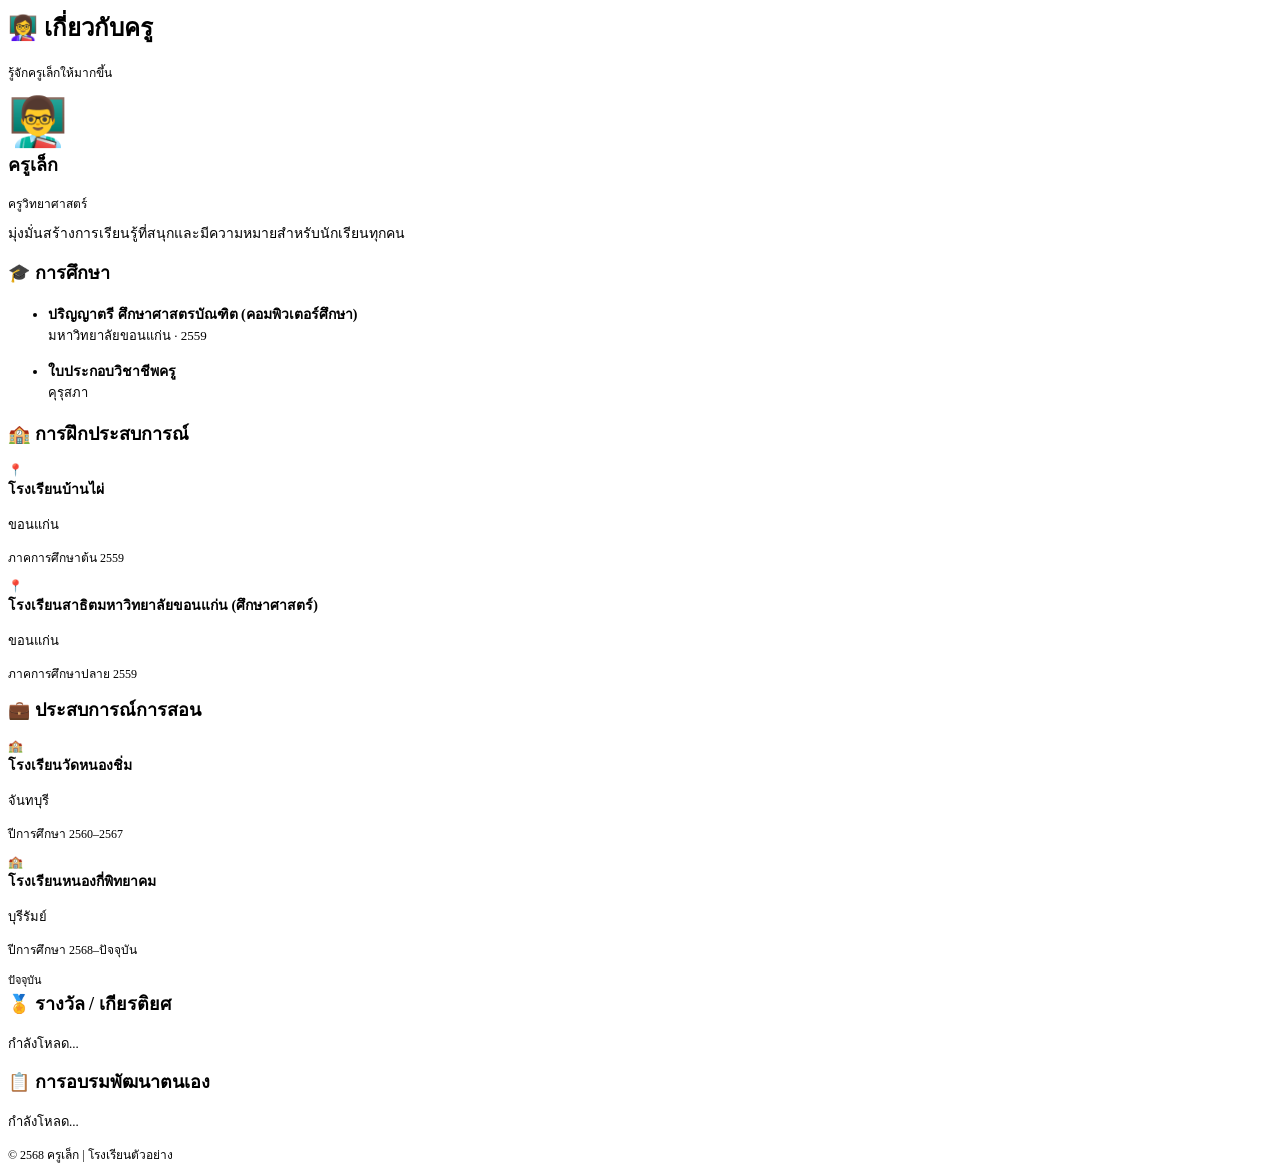
==== about.html @ a9b54d6e "Update about.html" ====
<!DOCTYPE html PUBLIC "-//W3C//DTD HTML 4.01//EN" "http://www.w3.org/TR/html4/strict.dtd">
<html>
<head>
  <meta http-equiv="Content-Type" content="text/html; charset=utf-8">
  <meta http-equiv="Content-Style-Type" content="text/css">
  <title></title>
  <meta name="Generator" content="Cocoa HTML Writer">
  <meta name="CocoaVersion" content="2685.6">
  <style type="text/css">
    p.p2 {margin: 0.0px 0.0px 12.0px 0.0px; font: 12.0px Thonburi; -webkit-text-stroke: #000000}
    p.p3 {margin: 0.0px 0.0px 0.0px 0.0px; font: 48.0px 'Apple Color Emoji'; -webkit-text-stroke: #000000}
    p.p5 {margin: 0.0px 0.0px 9.0px 0.0px; font: 12.0px Thonburi; -webkit-text-stroke: #000000}
    p.p6 {margin: 0.0px 0.0px 14.0px 0.0px; font: 14.0px Thonburi; -webkit-text-stroke: #000000}
    p.p7 {margin: 0.0px 0.0px 0.0px 0.0px; font: 12.0px 'Apple Color Emoji'; -webkit-text-stroke: #000000}
    p.p8 {margin: 0.0px 0.0px 13.0px 0.0px; font: 13.0px Thonburi; -webkit-text-stroke: #000000}
    p.p9 {margin: 0.0px 0.0px 12.0px 0.0px; font: 12.0px Times; -webkit-text-stroke: #000000}
    p.p10 {margin: 0.0px 0.0px 0.0px 0.0px; font: 11.0px Thonburi; -webkit-text-stroke: #000000}
    p.p11 {margin: 0.0px 0.0px 0.0px 0.0px; font: 12.0px Thonburi; -webkit-text-stroke: #000000}
    li.li6 {margin: 0.0px 0.0px 14.0px 0.0px; font: 14.0px Thonburi; -webkit-text-stroke: #000000}
    span.s1 {font: 24.0px 'Apple Color Emoji'; font-kerning: none}
    span.s2 {font: 24.0px Times; font-kerning: none}
    span.s3 {font-kerning: none}
    span.s4 {font: 18.0px 'Apple Color Emoji'; font-kerning: none}
    span.s5 {font: 18.0px Times; font-kerning: none}
    span.s6 {font: 14.0px Times; -webkit-text-stroke: 0px #000000}
    span.s7 {font: 14.0px Times; font-kerning: none}
    span.s8 {font: 13.0px Thonburi; font-kerning: none}
    span.s9 {font: 13.0px Times; font-kerning: none}
    span.s10 {font: 12.0px Times; font-kerning: none}
    span.s11 {font: 12.0px Thonburi; font-kerning: none}
    ul.ul1 {list-style-type: disc}
  </style>
</head>
<body>
<h1 style="margin: 0.0px 0.0px 16.1px 0.0px; font: 24.0px Thonburi; -webkit-text-stroke: #000000"><span class="s1">👩‍🏫</span><span class="s2"><b> </b></span><span class="s3"><b>เกี่ยวกับครู</b><b></b></span></h1>
<p class="p2"><span class="s3">รู้จักครูเล็กให้มากขึ้น</span></p>
<p class="p3"><span class="s3">👨‍🏫</span></p>
<h2 style="margin: 0.0px 0.0px 14.9px 0.0px; font: 18.0px Thonburi; -webkit-text-stroke: #000000"><span class="s3"><b>ครูเล็ก</b></span></h2>
<p class="p5"><span class="s3">ครูวิทยาศาสตร์</span></p>
<p class="p6"><span class="s3">มุ่งมั่นสร้างการเรียนรู้ที่สนุกและมีความหมายสำหรับนักเรียนทุกคน</span></p>
<h2 style="margin: 0.0px 0.0px 14.9px 0.0px; font: 18.0px Thonburi; -webkit-text-stroke: #000000"><span class="s4">🎓</span><span class="s5"><b> </b></span><span class="s3"><b>การศึกษา</b><b></b></span></h2>
<ul class="ul1">
  <li class="li6"><span class="s6"><b></b></span><span class="s3"><b>ปริญญาตรี</b></span><span class="s7"><b> </b></span><span class="s3"><b>ศึกษาศาสตรบัณฑิต</b></span><span class="s7"><b> (</b></span><span class="s3"><b>คอมพิวเตอร์ศึกษา</b></span><span class="s7"><b>)<br>
</b></span><span class="s8">มหาวิทยาลัยขอนแก่น</span><span class="s9"> · 2559</span></li>
  <li class="li6"><span class="s6"><b></b></span><span class="s3"><b>ใบประกอบวิชาชีพครู</b></span><span class="s7"><b><br>
</b></span><span class="s8">คุรุสภา</span></li>
</ul>
<h2 style="margin: 0.0px 0.0px 14.9px 0.0px; font: 18.0px Thonburi; -webkit-text-stroke: #000000"><span class="s4">🏫</span><span class="s5"><b> </b></span><span class="s3"><b>การฝึกประสบการณ์</b><b></b></span></h2>
<p class="p7"><span class="s3">📍</span></p>
<p class="p6"><span class="s3"><b>โรงเรียนบ้านไผ่</b><b></b></span></p>
<p class="p8"><span class="s3">ขอนแก่น</span></p>
<p class="p2"><span class="s3">ภาคการศึกษาต้น</span><span class="s10"> 2559</span></p>
<p class="p7"><span class="s3">📍</span></p>
<p class="p6"><span class="s3"><b>โรงเรียนสาธิตมหาวิทยาลัยขอนแก่น</b></span><span class="s7"><b> (</b></span><span class="s3"><b>ศึกษาศาสตร์</b></span><span class="s7"><b>)</b></span></p>
<p class="p8"><span class="s3">ขอนแก่น</span></p>
<p class="p2"><span class="s3">ภาคการศึกษาปลาย</span><span class="s10"> 2559</span></p>
<h2 style="margin: 0.0px 0.0px 14.9px 0.0px; font: 18.0px Thonburi; -webkit-text-stroke: #000000"><span class="s4">💼</span><span class="s5"><b> </b></span><span class="s3"><b>ประสบการณ์การสอน</b><b></b></span></h2>
<p class="p7"><span class="s3">🏫</span></p>
<p class="p6"><span class="s3"><b>โรงเรียนวัดหนองชิ่ม</b><b></b></span></p>
<p class="p8"><span class="s3">จันทบุรี</span></p>
<p class="p9"><span class="s11">ปีการศึกษา</span><span class="s3"> 2560–2567</span></p>
<p class="p7"><span class="s3">🏫</span></p>
<p class="p6"><span class="s3"><b>โรงเรียนหนองกี่พิทยาคม</b><b></b></span></p>
<p class="p8"><span class="s3">บุรีรัมย์</span></p>
<p class="p2"><span class="s3">ปีการศึกษา</span><span class="s10"> 2568–</span><span class="s3">ปัจจุบัน</span></p>
<p class="p10"><span class="s3">ปัจจุบัน</span></p>
<h2 style="margin: 0.0px 0.0px 14.9px 0.0px; font: 18.0px Thonburi; -webkit-text-stroke: #000000"><span class="s4">🏅</span><span class="s5"><b> </b></span><span class="s3"><b>รางวัล</b></span><span class="s5"><b> / </b></span><span class="s3"><b>เกียรติยศ</b><b></b></span></h2>
<p class="p8"><span class="s3">กำลังโหลด</span><span class="s9">...</span></p>
<h2 style="margin: 0.0px 0.0px 14.9px 0.0px; font: 18.0px Thonburi; -webkit-text-stroke: #000000"><span class="s4">📋</span><span class="s5"><b> </b></span><span class="s3"><b>การอบรมพัฒนาตนเอง</b><b></b></span></h2>
<p class="p8"><span class="s3">กำลังโหลด</span><span class="s9">...</span></p>
<p class="p11"><span class="s10">© 2568 </span><span class="s3">ครูเล็ก</span><span class="s10"> | </span><span class="s3">โรงเรียนตัวอย่าง</span></p>
</body>
</html>
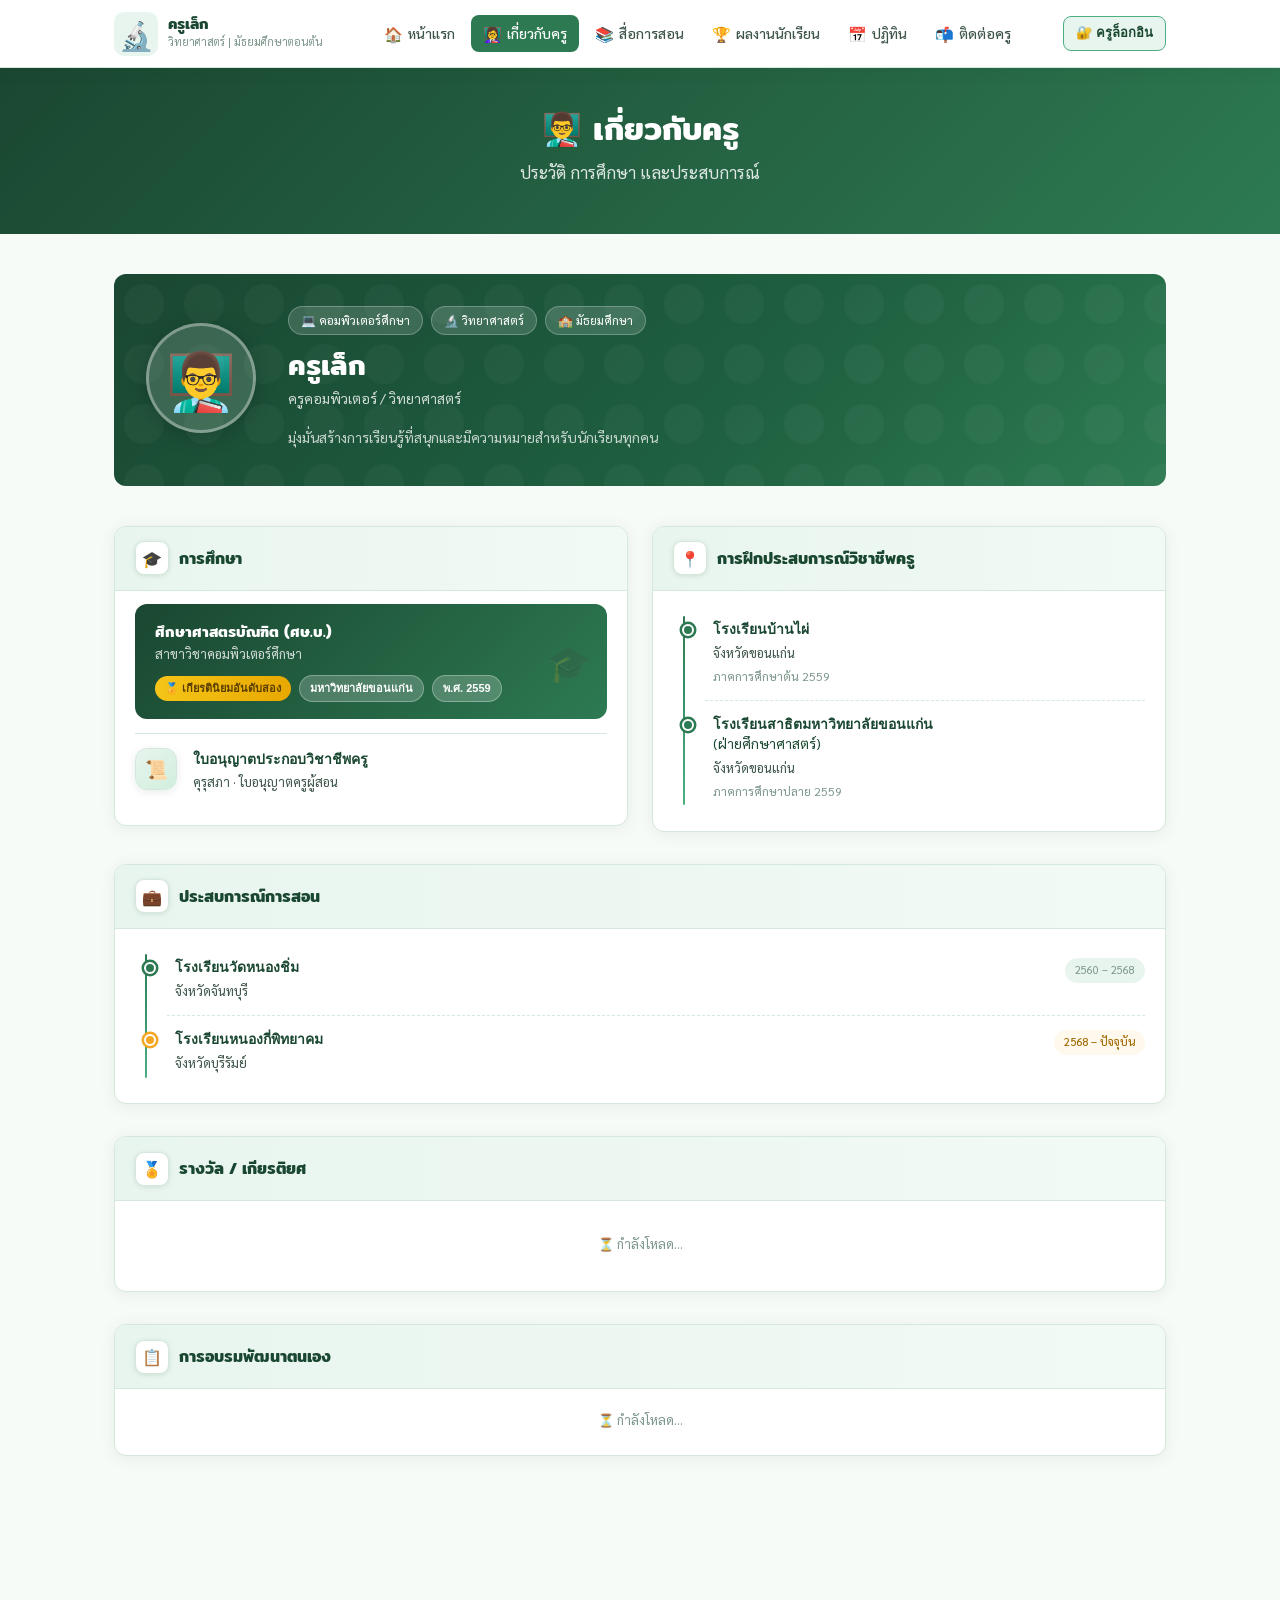
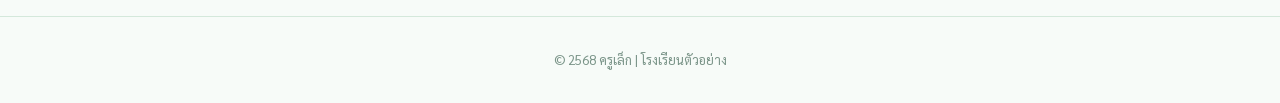
==== commit d7a96672: "Update about.html" ====
--- a/about.html
+++ b/about.html
@@ -1,73 +1,488 @@
-<!DOCTYPE html PUBLIC "-//W3C//DTD HTML 4.01//EN" "http://www.w3.org/TR/html4/strict.dtd">
-<html>
+<!DOCTYPE html>
+<html lang="th">
 <head>
-  <meta http-equiv="Content-Type" content="text/html; charset=utf-8">
-  <meta http-equiv="Content-Style-Type" content="text/css">
-  <title></title>
-  <meta name="Generator" content="Cocoa HTML Writer">
-  <meta name="CocoaVersion" content="2685.6">
-  <style type="text/css">
-    p.p2 {margin: 0.0px 0.0px 12.0px 0.0px; font: 12.0px Thonburi; -webkit-text-stroke: #000000}
-    p.p3 {margin: 0.0px 0.0px 0.0px 0.0px; font: 48.0px 'Apple Color Emoji'; -webkit-text-stroke: #000000}
-    p.p5 {margin: 0.0px 0.0px 9.0px 0.0px; font: 12.0px Thonburi; -webkit-text-stroke: #000000}
-    p.p6 {margin: 0.0px 0.0px 14.0px 0.0px; font: 14.0px Thonburi; -webkit-text-stroke: #000000}
-    p.p7 {margin: 0.0px 0.0px 0.0px 0.0px; font: 12.0px 'Apple Color Emoji'; -webkit-text-stroke: #000000}
-    p.p8 {margin: 0.0px 0.0px 13.0px 0.0px; font: 13.0px Thonburi; -webkit-text-stroke: #000000}
-    p.p9 {margin: 0.0px 0.0px 12.0px 0.0px; font: 12.0px Times; -webkit-text-stroke: #000000}
-    p.p10 {margin: 0.0px 0.0px 0.0px 0.0px; font: 11.0px Thonburi; -webkit-text-stroke: #000000}
-    p.p11 {margin: 0.0px 0.0px 0.0px 0.0px; font: 12.0px Thonburi; -webkit-text-stroke: #000000}
-    li.li6 {margin: 0.0px 0.0px 14.0px 0.0px; font: 14.0px Thonburi; -webkit-text-stroke: #000000}
-    span.s1 {font: 24.0px 'Apple Color Emoji'; font-kerning: none}
-    span.s2 {font: 24.0px Times; font-kerning: none}
-    span.s3 {font-kerning: none}
-    span.s4 {font: 18.0px 'Apple Color Emoji'; font-kerning: none}
-    span.s5 {font: 18.0px Times; font-kerning: none}
-    span.s6 {font: 14.0px Times; -webkit-text-stroke: 0px #000000}
-    span.s7 {font: 14.0px Times; font-kerning: none}
-    span.s8 {font: 13.0px Thonburi; font-kerning: none}
-    span.s9 {font: 13.0px Times; font-kerning: none}
-    span.s10 {font: 12.0px Times; font-kerning: none}
-    span.s11 {font: 12.0px Thonburi; font-kerning: none}
-    ul.ul1 {list-style-type: disc}
+  <meta charset="UTF-8" />
+  <meta name="viewport" content="width=device-width, initial-scale=1.0" />
+  <title>เกี่ยวกับครู | ครูเล็ก</title>
+  <link rel="stylesheet" href="style.css" />
+  <style>
+
+    /* ── Hero profile card ─────────────────────── */
+    .profile-hero {
+      background: linear-gradient(135deg, var(--green-dark) 0%, #1e6040 60%, #2d7a52 100%);
+      border-radius: var(--radius);
+      padding: 2rem 2rem 2.25rem;
+      display: flex; gap: 2rem; flex-wrap: wrap; align-items: center;
+      margin-bottom: 2.5rem;
+      position: relative; overflow: hidden;
+    }
+    .profile-hero::before {
+      content: "";
+      position: absolute; inset: 0;
+      background: url("data:image/svg+xml,%3Csvg width='60' height='60' viewBox='0 0 60 60' xmlns='http://www.w3.org/2000/svg'%3E%3Cg fill='none' fill-rule='evenodd'%3E%3Cg fill='%23ffffff' fill-opacity='0.03'%3E%3Ccircle cx='30' cy='30' r='20'/%3E%3C/g%3E%3C/g%3E%3C/svg%3E");
+      pointer-events: none;
+    }
+    .profile-avatar {
+      width: 110px; height: 110px; border-radius: 50%;
+      background: rgba(255,255,255,.15);
+      border: 3px solid rgba(255,255,255,.35);
+      display: flex; align-items: center; justify-content: center;
+      font-size: 3.5rem; flex-shrink: 0;
+      box-shadow: 0 4px 20px rgba(0,0,0,.2);
+    }
+    .profile-info { flex: 1; min-width: 200px; }
+    .profile-name {
+      font-family: 'Mitr', sans-serif;
+      font-size: 1.75rem; font-weight: 600;
+      color: #fff; line-height: 1.2; margin-bottom: .3rem;
+    }
+    .profile-pos { font-size: 14px; color: rgba(255,255,255,.8); margin-bottom: .85rem; }
+    .profile-bio { font-size: 14px; color: rgba(255,255,255,.75); line-height: 1.8; }
+    .profile-tags { display: flex; flex-wrap: wrap; gap: .5rem; margin-bottom: .9rem; }
+    .profile-tag {
+      background: rgba(255,255,255,.15);
+      border: 1px solid rgba(255,255,255,.25);
+      color: #fff; border-radius: 99px;
+      padding: 3px 12px; font-size: 12px;
+    }
+
+    /* ── Section card style ────────────────────── */
+    .info-card {
+      background: var(--white);
+      border: 1px solid var(--border);
+      border-radius: var(--radius);
+      box-shadow: var(--shadow);
+      overflow: hidden;
+    }
+    .info-card-header {
+      display: flex; align-items: center; gap: .65rem;
+      padding: .9rem 1.25rem;
+      background: linear-gradient(to right, var(--green-pale), #f2faf5);
+      border-bottom: 1px solid var(--border);
+    }
+    .info-card-header .icon-wrap {
+      width: 34px; height: 34px; border-radius: 9px;
+      background: var(--white);
+      display: flex; align-items: center; justify-content: center;
+      font-size: 1rem;
+      box-shadow: 0 1px 5px rgba(0,60,30,.12);
+      border: 1px solid var(--border);
+    }
+    .info-card-header h2 {
+      font-family: 'Mitr', sans-serif;
+      font-size: 1rem; font-weight: 600;
+      color: var(--green-dark); margin: 0;
+    }
+    .info-card-body { padding: .5rem 1.25rem 1rem; }
+
+    /* ── Timeline ──────────────────────────────── */
+    .tl { position: relative; padding-left: 2rem; }
+    .tl::before {
+      content: "";
+      position: absolute; left: .6rem; top: .6rem; bottom: .6rem;
+      width: 2px; background: linear-gradient(to bottom, var(--green-mid), var(--green-light)); border-radius: 2px;
+    }
+    .tl-item {
+      position: relative;
+      padding: .85rem 0 .85rem .5rem;
+    }
+    .tl-item::before {
+      content: "";
+      position: absolute; left: -1.45rem; top: 1.1rem;
+      width: 12px; height: 12px; border-radius: 50%;
+      background: var(--green-mid);
+      border: 2.5px solid var(--white);
+      box-shadow: 0 0 0 2.5px var(--green-mid);
+    }
+    .tl-item.current::before {
+      background: var(--amber); box-shadow: 0 0 0 2.5px var(--amber);
+      animation: pulse-dot 2s infinite;
+    }
+    @keyframes pulse-dot {
+      0%, 100% { box-shadow: 0 0 0 2.5px var(--amber); }
+      50% { box-shadow: 0 0 0 5px rgba(245,166,35,.25); }
+    }
+    .tl-item + .tl-item { border-top: 1px dashed var(--border); }
+    .tl-title { font-size: 14px; font-weight: 600; color: var(--green-dark); line-height: 1.4; }
+    .tl-sub   { font-size: 13px; color: var(--text-mid); margin-top: 2px; }
+    .tl-date  { font-size: 12px; color: var(--text-light); margin-top: 2px; }
+
+    /* ── Education row ─────────────────────────── */
+    .edu-row {
+      display: flex; gap: 1rem; align-items: flex-start;
+      padding: 1rem 0; border-bottom: 1px solid var(--border);
+      position: relative;
+    }
+    .edu-row:last-child { border-bottom: none; }
+    .edu-icon {
+      width: 42px; height: 42px; border-radius: 12px;
+      background: linear-gradient(135deg, var(--green-pale), #d0eedd);
+      display: flex; align-items: center; justify-content: center;
+      font-size: 1.15rem; flex-shrink: 0;
+      box-shadow: 0 2px 8px rgba(0,80,40,.1);
+      border: 1px solid var(--border);
+    }
+
+    /* ── Degree highlight block ─────────────────── */
+    .degree-block {
+      background: linear-gradient(135deg, var(--green-dark) 0%, var(--green-mid) 100%);
+      border-radius: 12px;
+      padding: 1.1rem 1.25rem;
+      margin-bottom: .85rem;
+      position: relative;
+      overflow: hidden;
+    }
+    .degree-block::after {
+      content: "🎓";
+      position: absolute; right: 1rem; top: 50%;
+      transform: translateY(-50%);
+      font-size: 2.2rem; opacity: .18;
+    }
+    .degree-block .deg-name {
+      font-family: 'Mitr', sans-serif;
+      font-size: 15px; font-weight: 600;
+      color: #fff; line-height: 1.3;
+    }
+    .degree-block .deg-major {
+      font-size: 13px; color: rgba(255,255,255,.8);
+      margin-top: 2px;
+    }
+    .degree-block .deg-meta {
+      display: flex; gap: .5rem; flex-wrap: wrap;
+      margin-top: .6rem; align-items: center;
+    }
+    .deg-badge {
+      background: rgba(255,255,255,.2);
+      border: 1px solid rgba(255,255,255,.3);
+      color: #fff; border-radius: 99px;
+      padding: 3px 10px; font-size: 11px; font-weight: 600;
+    }
+    .deg-badge-gold {
+      background: linear-gradient(90deg, #f5c518, #e8a800);
+      border: none; color: #5a3e00;
+    }
+
+    /* ── Award cards (photo + info) ────────────── */
+    .awards-grid {
+      display: grid;
+      grid-template-columns: repeat(auto-fill, minmax(200px, 1fr));
+      gap: 1rem;
+    }
+    .award-item {
+      background: var(--white); border: 1px solid var(--border);
+      border-radius: var(--radius); overflow: hidden;
+      transition: box-shadow .2s, transform .2s;
+    }
+    .award-item:hover { box-shadow: 0 6px 24px rgba(0,80,40,.13); transform: translateY(-2px); }
+    .award-thumb {
+      width: 100%; aspect-ratio: 4/3; object-fit: cover;
+      display: block; cursor: pointer; background: var(--green-pale);
+    }
+    .award-placeholder {
+      width: 100%; aspect-ratio: 4/3;
+      background: linear-gradient(135deg, var(--green-pale), #d0eedd);
+      display: flex; align-items: center; justify-content: center;
+      font-size: 2.5rem;
+    }
+    .award-body { padding: .8rem 1rem; border-top: 1px solid var(--border); }
+    .award-title { font-size: 13px; font-weight: 600; color: var(--green-dark); line-height: 1.4; }
+    .award-org   { font-size: 12px; color: var(--text-mid); margin-top: 2px; }
+    .award-year  { font-size: 11px; color: var(--text-light); margin-top: 3px; }
+
+    /* ── Training rows ─────────────────────────── */
+    .tr-row {
+      display: flex; gap: 1rem; align-items: center;
+      padding: .85rem 0; border-bottom: 1px solid var(--border);
+      border-radius: 8px; transition: background .15s;
+    }
+    .tr-row:last-child { border-bottom: none; }
+    .tr-row:hover { background: var(--green-pale); padding-left: .5rem; padding-right: .5rem; }
+    .tr-thumb {
+      width: 72px; height: 52px; border-radius: 8px;
+      object-fit: cover; flex-shrink: 0; cursor: pointer;
+      border: 1px solid var(--border); transition: opacity .15s;
+    }
+    .tr-thumb:hover { opacity: .85; }
+    .tr-placeholder {
+      width: 72px; height: 52px; border-radius: 8px;
+      background: linear-gradient(135deg, var(--green-pale), #d0eedd);
+      flex-shrink: 0; display: flex; align-items: center;
+      justify-content: center; font-size: 1.5rem;
+      border: 1px solid var(--border);
+    }
+    .tr-body { flex: 1; min-width: 0; }
+    .tr-title { font-size: 14px; font-weight: 600; color: var(--green-dark); }
+    .tr-meta  { font-size: 12px; color: var(--text-mid); margin-top: 2px; }
+    .tr-tags  { display: flex; gap: .4rem; margin-top: .35rem; flex-wrap: wrap; }
+
+    /* ── Lightbox ──────────────────────────────── */
+    #lightbox {
+      display: none; position: fixed; inset: 0;
+      background: rgba(0,0,0,.88); z-index: 9999;
+      align-items: center; justify-content: center; padding: 1.5rem;
+    }
+    #lightbox.open { display: flex; }
+    #lightbox img  { max-width: 92vw; max-height: 88vh; border-radius: 10px; box-shadow: 0 8px 48px rgba(0,0,0,.6); }
+    #lightbox-close {
+      position: absolute; top: 1rem; right: 1.5rem;
+      color: #fff; font-size: 2rem; cursor: pointer;
+      background: none; border: none; line-height: 1;
+      opacity: .8; transition: opacity .15s;
+    }
+    #lightbox-close:hover { opacity: 1; }
+
+    .empty-state { font-size: 13px; color: var(--text-light); padding: 1rem 0; text-align: center; }
+
+    .two-col { display: grid; grid-template-columns: repeat(auto-fit, minmax(280px,1fr)); gap: 1.5rem; margin-bottom: 2rem; }
+    .full-col { margin-bottom: 2rem; }
   </style>
 </head>
 <body>
-<h1 style="margin: 0.0px 0.0px 16.1px 0.0px; font: 24.0px Thonburi; -webkit-text-stroke: #000000"><span class="s1">👩‍🏫</span><span class="s2"><b> </b></span><span class="s3"><b>เกี่ยวกับครู</b><b></b></span></h1>
-<p class="p2"><span class="s3">รู้จักครูเล็กให้มากขึ้น</span></p>
-<p class="p3"><span class="s3">👨‍🏫</span></p>
-<h2 style="margin: 0.0px 0.0px 14.9px 0.0px; font: 18.0px Thonburi; -webkit-text-stroke: #000000"><span class="s3"><b>ครูเล็ก</b></span></h2>
-<p class="p5"><span class="s3">ครูวิทยาศาสตร์</span></p>
-<p class="p6"><span class="s3">มุ่งมั่นสร้างการเรียนรู้ที่สนุกและมีความหมายสำหรับนักเรียนทุกคน</span></p>
-<h2 style="margin: 0.0px 0.0px 14.9px 0.0px; font: 18.0px Thonburi; -webkit-text-stroke: #000000"><span class="s4">🎓</span><span class="s5"><b> </b></span><span class="s3"><b>การศึกษา</b><b></b></span></h2>
-<ul class="ul1">
-  <li class="li6"><span class="s6"><b></b></span><span class="s3"><b>ปริญญาตรี</b></span><span class="s7"><b> </b></span><span class="s3"><b>ศึกษาศาสตรบัณฑิต</b></span><span class="s7"><b> (</b></span><span class="s3"><b>คอมพิวเตอร์ศึกษา</b></span><span class="s7"><b>)<br>
-</b></span><span class="s8">มหาวิทยาลัยขอนแก่น</span><span class="s9"> · 2559</span></li>
-  <li class="li6"><span class="s6"><b></b></span><span class="s3"><b>ใบประกอบวิชาชีพครู</b></span><span class="s7"><b><br>
-</b></span><span class="s8">คุรุสภา</span></li>
-</ul>
-<h2 style="margin: 0.0px 0.0px 14.9px 0.0px; font: 18.0px Thonburi; -webkit-text-stroke: #000000"><span class="s4">🏫</span><span class="s5"><b> </b></span><span class="s3"><b>การฝึกประสบการณ์</b><b></b></span></h2>
-<p class="p7"><span class="s3">📍</span></p>
-<p class="p6"><span class="s3"><b>โรงเรียนบ้านไผ่</b><b></b></span></p>
-<p class="p8"><span class="s3">ขอนแก่น</span></p>
-<p class="p2"><span class="s3">ภาคการศึกษาต้น</span><span class="s10"> 2559</span></p>
-<p class="p7"><span class="s3">📍</span></p>
-<p class="p6"><span class="s3"><b>โรงเรียนสาธิตมหาวิทยาลัยขอนแก่น</b></span><span class="s7"><b> (</b></span><span class="s3"><b>ศึกษาศาสตร์</b></span><span class="s7"><b>)</b></span></p>
-<p class="p8"><span class="s3">ขอนแก่น</span></p>
-<p class="p2"><span class="s3">ภาคการศึกษาปลาย</span><span class="s10"> 2559</span></p>
-<h2 style="margin: 0.0px 0.0px 14.9px 0.0px; font: 18.0px Thonburi; -webkit-text-stroke: #000000"><span class="s4">💼</span><span class="s5"><b> </b></span><span class="s3"><b>ประสบการณ์การสอน</b><b></b></span></h2>
-<p class="p7"><span class="s3">🏫</span></p>
-<p class="p6"><span class="s3"><b>โรงเรียนวัดหนองชิ่ม</b><b></b></span></p>
-<p class="p8"><span class="s3">จันทบุรี</span></p>
-<p class="p9"><span class="s11">ปีการศึกษา</span><span class="s3"> 2560–2567</span></p>
-<p class="p7"><span class="s3">🏫</span></p>
-<p class="p6"><span class="s3"><b>โรงเรียนหนองกี่พิทยาคม</b><b></b></span></p>
-<p class="p8"><span class="s3">บุรีรัมย์</span></p>
-<p class="p2"><span class="s3">ปีการศึกษา</span><span class="s10"> 2568–</span><span class="s3">ปัจจุบัน</span></p>
-<p class="p10"><span class="s3">ปัจจุบัน</span></p>
-<h2 style="margin: 0.0px 0.0px 14.9px 0.0px; font: 18.0px Thonburi; -webkit-text-stroke: #000000"><span class="s4">🏅</span><span class="s5"><b> </b></span><span class="s3"><b>รางวัล</b></span><span class="s5"><b> / </b></span><span class="s3"><b>เกียรติยศ</b><b></b></span></h2>
-<p class="p8"><span class="s3">กำลังโหลด</span><span class="s9">...</span></p>
-<h2 style="margin: 0.0px 0.0px 14.9px 0.0px; font: 18.0px Thonburi; -webkit-text-stroke: #000000"><span class="s4">📋</span><span class="s5"><b> </b></span><span class="s3"><b>การอบรมพัฒนาตนเอง</b><b></b></span></h2>
-<p class="p8"><span class="s3">กำลังโหลด</span><span class="s9">...</span></p>
-<p class="p11"><span class="s10">© 2568 </span><span class="s3">ครูเล็ก</span><span class="s10"> | </span><span class="s3">โรงเรียนตัวอย่าง</span></p>
+
+<!-- ── Hero ─────────────────────────────────────── -->
+<div class="hero" style="padding:2.5rem 1.5rem 3rem;">
+  <h1 style="font-size:2rem;">👨‍🏫 เกี่ยวกับครู</h1>
+  <p style="opacity:.85;">ประวัติ การศึกษา และประสบการณ์</p>
+</div>
+
+<div class="page-wrap">
+
+  <!-- ── โปรไฟล์ ─────────────────────────────── -->
+  <div class="profile-hero">
+    <div class="profile-avatar">👨‍🏫</div>
+    <div class="profile-info">
+      <div class="profile-tags">
+        <span class="profile-tag">💻 คอมพิวเตอร์ศึกษา</span>
+        <span class="profile-tag">🔬 วิทยาศาสตร์</span>
+        <span class="profile-tag">🏫 มัธยมศึกษา</span>
+      </div>
+      <div class="profile-name" id="prof-name">ครูเล็ก</div>
+      <div class="profile-pos" id="prof-position">ครูคอมพิวเตอร์ / วิทยาศาสตร์</div>
+      <div class="profile-bio" id="prof-bio">มุ่งมั่นสร้างการเรียนรู้ที่สนุกและมีความหมายสำหรับนักเรียนทุกคน</div>
+    </div>
+  </div>
+
+  <!-- ── การศึกษา + ฝึกประสบการณ์ ──────────── -->
+  <div class="two-col">
+
+    <!-- การศึกษา -->
+    <div>
+      <div class="info-card">
+        <div class="info-card-header">
+          <div class="icon-wrap">🎓</div>
+          <h2>การศึกษา</h2>
+        </div>
+        <div class="info-card-body" style="padding-top:.85rem;">
+
+          <!-- ปริญญาตรี — highlight block -->
+          <div class="degree-block">
+            <div class="deg-name">ศึกษาศาสตรบัณฑิต (ศษ.บ.)</div>
+            <div class="deg-major">สาขาวิชาคอมพิวเตอร์ศึกษา</div>
+            <div class="deg-meta">
+              <span class="deg-badge deg-badge-gold">🏅 เกียรตินิยมอันดับสอง</span>
+              <span class="deg-badge">มหาวิทยาลัยขอนแก่น</span>
+              <span class="deg-badge">พ.ศ. 2559</span>
+            </div>
+          </div>
+
+          <!-- ใบอนุญาต -->
+          <div class="edu-row" style="border-top:1px solid var(--border);padding-top:.85rem;">
+            <div class="edu-icon">📜</div>
+            <div>
+              <p style="font-size:14px;font-weight:600;color:var(--green-dark);">ใบอนุญาตประกอบวิชาชีพครู</p>
+              <p style="font-size:13px;color:var(--text-mid);">คุรุสภา · ใบอนุญาตครูผู้สอน</p>
+            </div>
+          </div>
+
+        </div>
+      </div>
+    </div>
+
+    <!-- การฝึกประสบการณ์ -->
+    <div>
+      <div class="info-card">
+        <div class="info-card-header">
+          <div class="icon-wrap">📍</div>
+          <h2>การฝึกประสบการณ์วิชาชีพครู</h2>
+        </div>
+        <div class="info-card-body" style="padding-top:1rem;">
+          <div class="tl">
+            <div class="tl-item">
+              <div class="tl-title">โรงเรียนบ้านไผ่</div>
+              <div class="tl-sub">จังหวัดขอนแก่น</div>
+              <div class="tl-date">ภาคการศึกษาต้น 2559</div>
+            </div>
+            <div class="tl-item">
+              <div class="tl-title">โรงเรียนสาธิตมหาวิทยาลัยขอนแก่น<br><span style="font-weight:400;">(ฝ่ายศึกษาศาสตร์)</span></div>
+              <div class="tl-sub">จังหวัดขอนแก่น</div>
+              <div class="tl-date">ภาคการศึกษาปลาย 2559</div>
+            </div>
+          </div>
+        </div>
+      </div>
+    </div>
+
+  </div>
+
+  <!-- ── ประสบการณ์การสอน ────────────────────── -->
+  <div class="full-col">
+    <div class="info-card">
+      <div class="info-card-header">
+        <div class="icon-wrap">💼</div>
+        <h2>ประสบการณ์การสอน</h2>
+      </div>
+      <div class="info-card-body" style="padding-top:1rem;">
+        <div class="tl">
+          <div class="tl-item">
+            <div style="display:flex;align-items:flex-start;justify-content:space-between;flex-wrap:wrap;gap:.5rem;">
+              <div>
+                <div class="tl-title">โรงเรียนวัดหนองชิ่ม</div>
+                <div class="tl-sub">จังหวัดจันทบุรี</div>
+              </div>
+              <span style="font-size:11px;color:var(--text-light);background:var(--green-pale);padding:3px 10px;border-radius:99px;white-space:nowrap;">2560 – 2568</span>
+            </div>
+          </div>
+          <div class="tl-item current">
+            <div style="display:flex;align-items:flex-start;justify-content:space-between;flex-wrap:wrap;gap:.5rem;">
+              <div>
+                <div class="tl-title">โรงเรียนหนองกี่พิทยาคม</div>
+                <div class="tl-sub">จังหวัดบุรีรัมย์</div>
+              </div>
+              <span class="badge badge-amber" style="font-size:11px;white-space:nowrap;">2568 – ปัจจุบัน</span>
+            </div>
+          </div>
+        </div>
+      </div>
+    </div>
+  </div>
+
+  <!-- ── รางวัล / เกียรติยศ ────────────────── -->
+  <div class="full-col">
+    <div class="info-card">
+      <div class="info-card-header">
+        <div class="icon-wrap">🏅</div>
+        <h2>รางวัล / เกียรติยศ</h2>
+      </div>
+      <div class="info-card-body" style="padding-top:1rem;padding-bottom:1.25rem;">
+        <div class="awards-grid" id="awards-list">
+          <p class="empty-state" style="grid-column:1/-1;">⏳ กำลังโหลด...</p>
+        </div>
+      </div>
+    </div>
+  </div>
+
+  <!-- ── การอบรมพัฒนาตนเอง ─────────────────── -->
+  <div class="full-col">
+    <div class="info-card">
+      <div class="info-card-header">
+        <div class="icon-wrap">📋</div>
+        <h2>การอบรมพัฒนาตนเอง</h2>
+      </div>
+      <div class="info-card-body" id="training-list" style="padding-top:.25rem;padding-bottom:.5rem;">
+        <p class="empty-state">⏳ กำลังโหลด...</p>
+      </div>
+    </div>
+  </div>
+
+</div><!-- .page-wrap -->
+
+<!-- ── Lightbox ──────────────────────────────── -->
+<div id="lightbox" onclick="closeLightbox()">
+  <button id="lightbox-close" onclick="closeLightbox()">✕</button>
+  <img id="lightbox-img" src="" alt="เกียรติบัตร" onclick="event.stopPropagation()" />
+</div>
+
+<footer class="site-footer">
+  © 2568 <span class="footer-teacher-name">ครูเล็ก</span> | <span class="footer-school">โรงเรียนตัวอย่าง</span>
+</footer>
+
+<script src="nav.js"></script>
+<script type="module">
+import { getDocument, getCollection } from "./firebase.js";
+
+// ── Lightbox ──────────────────────────────────────
+window.openLightbox = function(url) {
+  document.getElementById("lightbox-img").src = url;
+  document.getElementById("lightbox").classList.add("open");
+  document.body.style.overflow = "hidden";
+};
+window.closeLightbox = function() {
+  document.getElementById("lightbox").classList.remove("open");
+  document.body.style.overflow = "";
+};
+document.addEventListener("keydown", e => { if (e.key === "Escape") closeLightbox(); });
+
+// ── โปรไฟล์ ──────────────────────────────────────
+(async () => {
+  try {
+    const p = await getDocument("settings/profile");
+    if (!p) return;
+    if (p.name)     document.getElementById("prof-name").textContent = p.name;
+    if (p.position) document.getElementById("prof-position").textContent = p.position;
+    if (p.bio)      document.getElementById("prof-bio").textContent = p.bio;
+    if (p.name)     document.querySelectorAll(".footer-teacher-name").forEach(el => el.textContent = p.name);
+    if (p.school)   document.querySelectorAll(".footer-school").forEach(el => el.textContent = p.school);
+  } catch(e) {}
+})();
+
+// ── รางวัล ────────────────────────────────────────
+(async () => {
+  const container = document.getElementById("awards-list");
+  try {
+    const items = await getCollection("honors");
+    if (!items.length) {
+      container.innerHTML = '<p class="empty-state" style="grid-column:1/-1;">ยังไม่มีรายการ</p>';
+      return;
+    }
+    items.sort((a,b) => b.createdAt - a.createdAt);
+    container.innerHTML = items.map(item => `
+      <div class="award-item">
+        ${item.certURL
+          ? `<img class="award-thumb" src="${item.certURL}" alt="${item.title}" loading="lazy"
+               onclick="openLightbox('${item.certURL}')" title="คลิกเพื่อดูเกียรติบัตร" />`
+          : `<div class="award-placeholder">🏅</div>`
+        }
+        <div class="award-body">
+          <div class="award-title">${item.title}</div>
+          ${item.org  ? `<div class="award-org">${item.org}</div>` : ""}
+          ${item.year ? `<div class="award-year">📅 ปี ${item.year}</div>` : ""}
+        </div>
+      </div>`).join("");
+  } catch(e) {
+    container.innerHTML = '<p class="empty-state" style="grid-column:1/-1;">โหลดไม่ได้ในขณะนี้</p>';
+  }
+})();
+
+// ── การอบรม ──────────────────────────────────────
+(async () => {
+  const container = document.getElementById("training-list");
+  try {
+    const items = await getCollection("trainings");
+    if (!items.length) {
+      container.innerHTML = '<p class="empty-state">ยังไม่มีรายการ</p>';
+      return;
+    }
+    items.sort((a,b) => (b.year||0) - (a.year||0));
+    container.innerHTML = items.map(item => `
+      <div class="tr-row">
+        ${item.certURL
+          ? `<img class="tr-thumb" src="${item.certURL}" alt="${item.title}" loading="lazy"
+               onclick="openLightbox('${item.certURL}')" title="คลิกเพื่อดูเกียรติบัตร" />`
+          : `<div class="tr-placeholder">📜</div>`
+        }
+        <div class="tr-body">
+          <div class="tr-title">${item.title}</div>
+          <div class="tr-meta">${item.org || ""}</div>
+          <div class="tr-tags">
+            ${item.year  ? `<span style="font-size:11px;color:var(--text-light);background:var(--bg);border:1px solid var(--border);padding:2px 8px;border-radius:99px;">ปี ${item.year}</span>` : ""}
+            ${item.hours ? `<span class="badge" style="font-size:11px;">${item.hours} ชั่วโมง</span>` : ""}
+          </div>
+        </div>
+      </div>`).join("");
+  } catch(e) {
+    container.innerHTML = '<p class="empty-state">โหลดไม่ได้ในขณะนี้</p>';
+  }
+})();
+</script>
 </body>
 </html>
--- a/style.css
+++ b/style.css
@@ -0,0 +1,299 @@
+/* ===================================================
+   style.css — สไตล์กลาง ใช้ทุกหน้า
+   =================================================== */
+
+@import url('https://fonts.googleapis.com/css2?family=Sarabun:wght@300;400;500;600;700&family=Mitr:wght@400;500;600&display=swap');
+
+:root {
+  --green-dark:  #1a4731;
+  --green-mid:   #2d7a52;
+  --green-light: #4caf82;
+  --green-pale:  #e8f5ee;
+  --amber:       #f5a623;
+  --amber-pale:  #fff8ec;
+  --text-dark:   #1c2b22;
+  --text-mid:    #3d5448;
+  --text-light:  #7a9488;
+  --bg:          #f7fbf8;
+  --white:       #ffffff;
+  --border:      #d4e8db;
+  --radius:      12px;
+  --nav-h:       68px;
+  --shadow:      0 2px 16px rgba(0,60,30,.08);
+}
+
+*, *::before, *::after { box-sizing: border-box; margin: 0; padding: 0; }
+
+body {
+  font-family: 'Sarabun', sans-serif;
+  background: var(--bg);
+  color: var(--text-dark);
+  line-height: 1.7;
+  padding-top: var(--nav-h);
+}
+
+/* ── NAV ── */
+.site-nav {
+  position: fixed;
+  top: 0; left: 0; right: 0;
+  height: var(--nav-h);
+  background: var(--white);
+  border-bottom: 1.5px solid var(--border);
+  z-index: 1000;
+  box-shadow: var(--shadow);
+}
+
+.nav-inner {
+  max-width: 1100px;
+  margin: 0 auto;
+  height: 100%;
+  display: flex;
+  align-items: center;
+  gap: 2rem;
+  padding: 0 1.5rem;
+}
+
+.nav-brand {
+  display: flex;
+  align-items: center;
+  gap: 10px;
+  text-decoration: none;
+  flex-shrink: 0;
+}
+.nav-logo {
+  font-size: 28px;
+  line-height: 1;
+  background: var(--green-pale);
+  width: 44px; height: 44px;
+  display: flex; align-items: center; justify-content: center;
+  border-radius: 10px;
+}
+.nav-brand-text { display: flex; flex-direction: column; }
+.nav-name {
+  font-family: 'Mitr', sans-serif;
+  font-size: 15px;
+  font-weight: 600;
+  color: var(--green-dark);
+  line-height: 1.2;
+}
+.nav-sub { font-size: 11px; color: var(--text-light); }
+
+.nav-links {
+  display: flex;
+  list-style: none;
+  gap: 4px;
+  margin-left: auto;
+}
+
+.nav-link {
+  display: flex;
+  align-items: center;
+  gap: 5px;
+  padding: 6px 12px;
+  border-radius: 8px;
+  text-decoration: none;
+  font-size: 14px;
+  font-weight: 500;
+  color: var(--text-mid);
+  transition: background .15s, color .15s;
+  white-space: nowrap;
+}
+.nav-link:hover { background: var(--green-pale); color: var(--green-dark); }
+.nav-link.active {
+  background: var(--green-mid);
+  color: #fff;
+}
+.nav-icon { font-size: 15px; }
+
+.nav-hamburger {
+  display: none;
+  flex-direction: column;
+  gap: 5px;
+  background: none;
+  border: none;
+  cursor: pointer;
+  margin-left: auto;
+  padding: 6px;
+}
+.nav-hamburger span {
+  display: block;
+  width: 22px; height: 2px;
+  background: var(--green-dark);
+  border-radius: 2px;
+}
+
+/* ── LAYOUT ── */
+.page-wrap {
+  max-width: 1100px;
+  margin: 0 auto;
+  padding: 2.5rem 1.5rem 4rem;
+}
+
+/* ── HERO ── */
+.hero {
+  background: linear-gradient(135deg, var(--green-dark) 0%, var(--green-mid) 100%);
+  color: #fff;
+  padding: 4rem 1.5rem;
+  text-align: center;
+}
+.hero h1 {
+  font-family: 'Mitr', sans-serif;
+  font-size: clamp(1.8rem, 5vw, 3rem);
+  font-weight: 600;
+  line-height: 1.3;
+}
+.hero p { font-size: 1.05rem; opacity: .85; margin-top: .5rem; }
+.hero-badge {
+  display: inline-block;
+  background: rgba(255,255,255,.15);
+  border: 1px solid rgba(255,255,255,.3);
+  border-radius: 99px;
+  padding: 4px 14px;
+  font-size: 13px;
+  margin-bottom: 1rem;
+}
+
+/* ── CARDS ── */
+.card {
+  background: var(--white);
+  border: 1px solid var(--border);
+  border-radius: var(--radius);
+  padding: 1.25rem 1.5rem;
+  box-shadow: var(--shadow);
+}
+
+.card-grid {
+  display: grid;
+  grid-template-columns: repeat(auto-fit, minmax(260px, 1fr));
+  gap: 1rem;
+}
+
+/* ── SECTION TITLE ── */
+.section-title {
+  font-family: 'Mitr', sans-serif;
+  font-size: 1.4rem;
+  font-weight: 600;
+  color: var(--green-dark);
+  margin-bottom: 1.25rem;
+  padding-bottom: .5rem;
+  border-bottom: 2px solid var(--green-pale);
+}
+
+/* ── TAGS / BADGES ── */
+.badge {
+  display: inline-block;
+  padding: 3px 10px;
+  border-radius: 99px;
+  font-size: 12px;
+  font-weight: 500;
+  background: var(--green-pale);
+  color: var(--green-mid);
+}
+.badge-amber { background: var(--amber-pale); color: #a06800; }
+
+/* ── BUTTONS ── */
+.btn {
+  display: inline-flex;
+  align-items: center;
+  gap: 6px;
+  padding: 9px 18px;
+  border-radius: 8px;
+  font-size: 14px;
+  font-weight: 500;
+  cursor: pointer;
+  text-decoration: none;
+  transition: opacity .15s, transform .1s;
+  border: none;
+}
+.btn:active { transform: scale(.97); }
+.btn-primary { background: var(--green-mid); color: #fff; }
+.btn-primary:hover { opacity: .88; }
+.btn-outline {
+  background: transparent;
+  color: var(--green-mid);
+  border: 1.5px solid var(--green-mid);
+}
+.btn-outline:hover { background: var(--green-pale); }
+
+/* ── TABLE ── */
+.table-wrap { overflow-x: auto; }
+table { width: 100%; border-collapse: collapse; font-size: 14px; }
+th {
+  background: var(--green-dark);
+  color: #fff;
+  padding: 10px 14px;
+  text-align: left;
+  font-weight: 500;
+}
+td { padding: 9px 14px; border-bottom: 1px solid var(--border); }
+tr:last-child td { border-bottom: none; }
+tr:nth-child(even) td { background: var(--green-pale); }
+
+/* ── FOOTER ── */
+.site-footer {
+  text-align: center;
+  padding: 2rem 1rem;
+  font-size: 13px;
+  color: var(--text-light);
+  border-top: 1px solid var(--border);
+  margin-top: 4rem;
+}
+
+/* ── RESPONSIVE ── */
+@media (max-width: 720px) {
+  .nav-links {
+    display: none;
+    position: absolute;
+    top: var(--nav-h);
+    left: 0; right: 0;
+    background: var(--white);
+    flex-direction: column;
+    padding: 1rem;
+    border-bottom: 1px solid var(--border);
+    gap: 4px;
+    box-shadow: var(--shadow);
+  }
+  .nav-links.open { display: flex; }
+  .nav-hamburger { display: flex; }
+}
+
+/* ── Admin nav buttons ── */
+.btn-nav-login {
+  display: inline-flex;
+  align-items: center;
+  gap: 5px;
+  padding: 5px 12px;
+  border-radius: 8px;
+  background: var(--green-pale);
+  color: var(--green-dark);
+  font-size: 13px;
+  font-weight: 600;
+  text-decoration: none;
+  border: 1.5px solid var(--green-light);
+  transition: background .15s;
+  white-space: nowrap;
+}
+.btn-nav-login:hover { background: var(--green-light); color: #fff; }
+
+.btn-nav-logout {
+  background: #fce8e8;
+  color: #a32d2d;
+  border: none;
+  border-radius: 7px;
+  padding: 4px 9px;
+  font-size: 13px;
+  cursor: pointer;
+  font-family: 'Sarabun', sans-serif;
+  transition: background .15s;
+}
+.btn-nav-logout:hover { background: #f5c6c6; }
+
+.nav-link--admin {
+  background: var(--amber-pale) !important;
+  color: #a06800 !important;
+}
+.nav-link--admin:hover,
+.nav-link--admin.active {
+  background: var(--amber) !important;
+  color: #fff !important;
+}
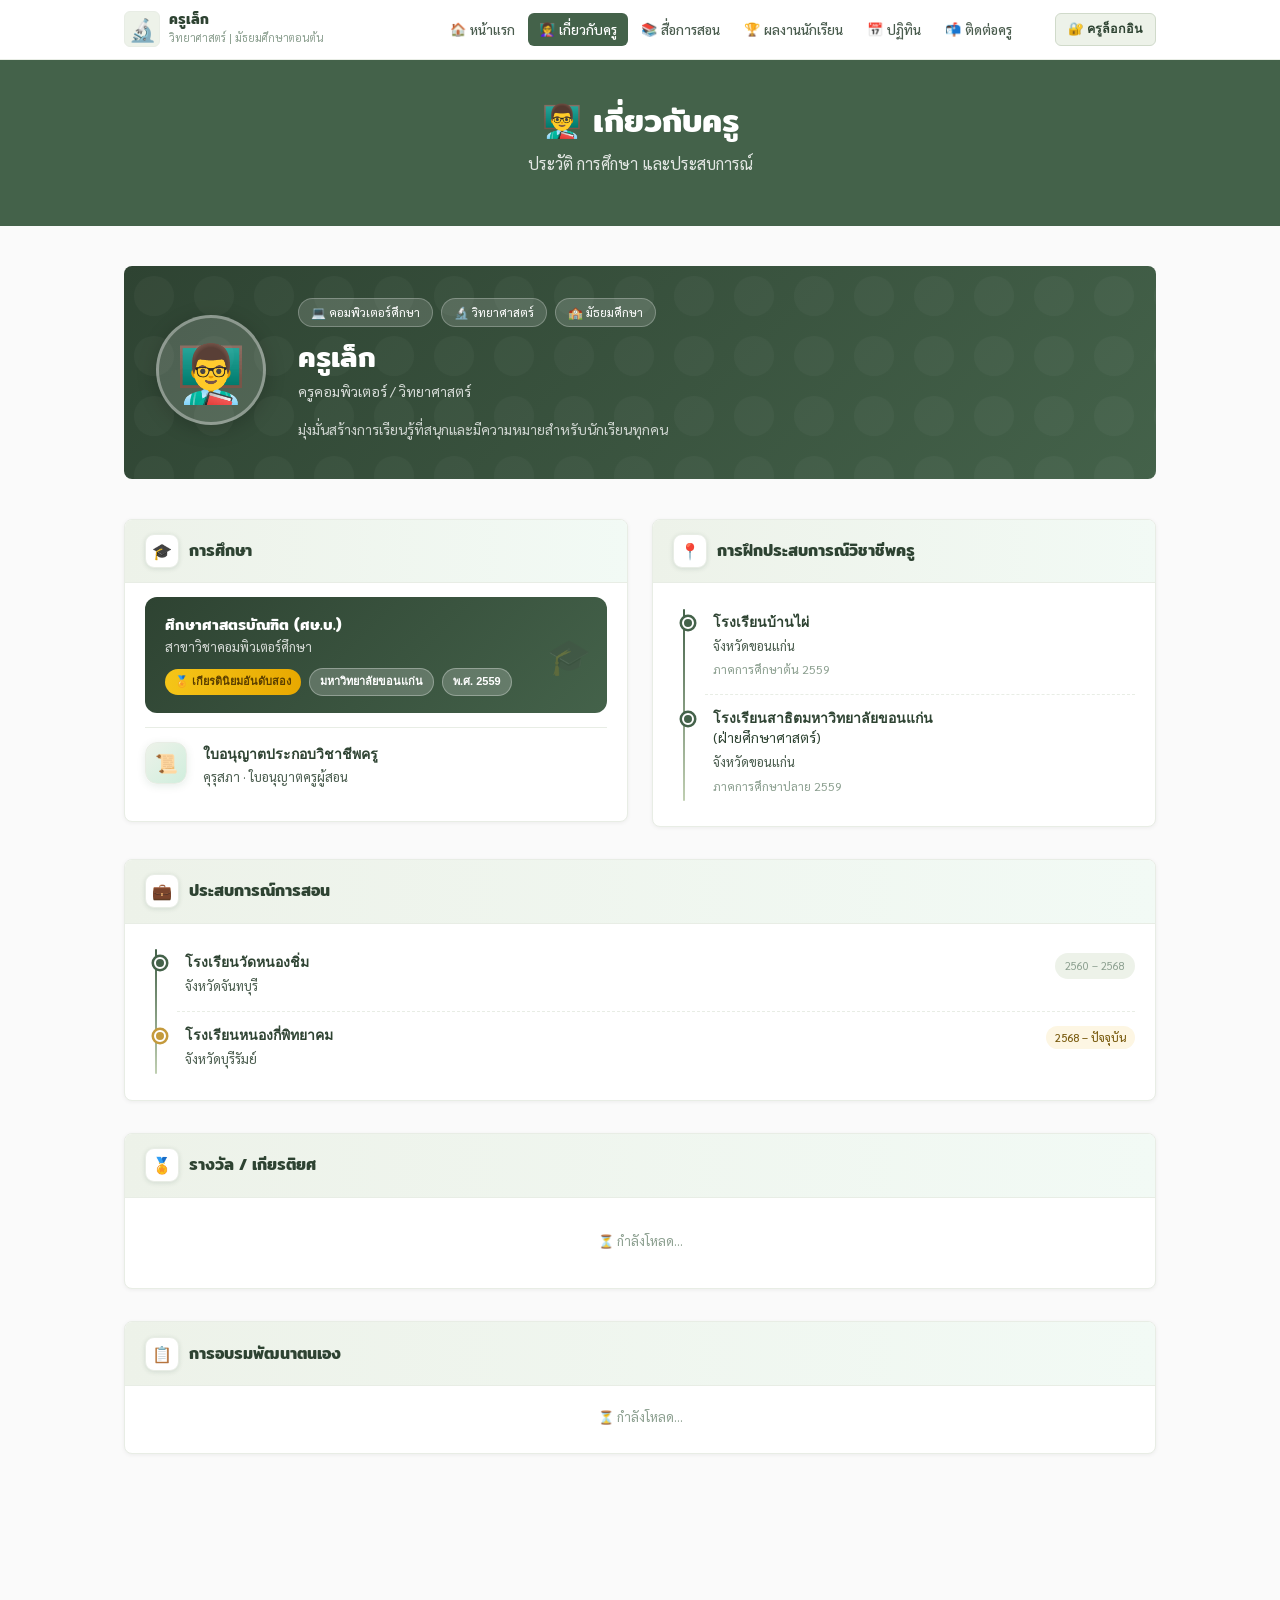
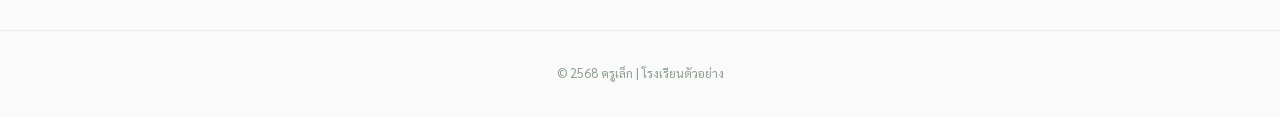
==== commit a7465d5c: "new" ====
--- a/about.html
+++ b/about.html
@@ -9,7 +9,7 @@
 
     /* ── Hero profile card ─────────────────────── */
     .profile-hero {
-      background: linear-gradient(135deg, var(--green-dark) 0%, #1e6040 60%, #2d7a52 100%);
+      background: linear-gradient(135deg, var(--forest-dark) 0%, var(--forest) 100%);
       border-radius: var(--radius);
       padding: 2rem 2rem 2.25rem;
       display: flex; gap: 2rem; flex-wrap: wrap; align-items: center;
@@ -125,7 +125,7 @@
 
     /* ── Degree highlight block ─────────────────── */
     .degree-block {
-      background: linear-gradient(135deg, var(--green-dark) 0%, var(--green-mid) 100%);
+      background: linear-gradient(135deg, var(--forest-dark) 0%, var(--forest) 100%);
       border-radius: 12px;
       padding: 1.1rem 1.25rem;
       margin-bottom: .85rem;
--- a/style.css
+++ b/style.css
@@ -5,21 +5,33 @@
 @import url('https://fonts.googleapis.com/css2?family=Sarabun:wght@300;400;500;600;700&family=Mitr:wght@400;500;600&display=swap');
 
 :root {
-  --green-dark:  #1a4731;
-  --green-mid:   #2d7a52;
-  --green-light: #4caf82;
-  --green-pale:  #e8f5ee;
-  --amber:       #f5a623;
-  --amber-pale:  #fff8ec;
-  --text-dark:   #1c2b22;
-  --text-mid:    #3d5448;
-  --text-light:  #7a9488;
-  --bg:          #f7fbf8;
+  /* Palette */
+  --sage:        #c0cfb2;   /* สีรอง 1 — sage green */
+  --forest:      #44624a;   /* สีรอง 2 — forest green */
+  --forest-dark: #2e4332;   /* forest เข้มขึ้น */
   --white:       #ffffff;
-  --border:      #d4e8db;
-  --radius:      12px;
-  --nav-h:       68px;
-  --shadow:      0 2px 16px rgba(0,60,30,.08);
+  --bg:          #fafafa;
+  --border:      #e8ede5;
+  --border-mid:  #d0daca;
+
+  /* Text */
+  --text-dark:   #1e2820;
+  --text-mid:    #4a5c4e;
+  --text-light:  #8a9e8e;
+
+  /* Accent warm (ใช้แทน amber เดิม) */
+  --amber:       #c49a3c;
+  --amber-pale:  #fdf6e3;
+
+  /* Aliases เพื่อ backward-compat กับ HTML เดิม */
+  --green-dark:  var(--forest-dark);
+  --green-mid:   var(--forest);
+  --green-light: var(--sage);
+  --green-pale:  #edf2e9;
+
+  --radius:  8px;
+  --nav-h:   60px;
+  --shadow:  0 1px 4px rgba(0,0,0,.06);
 }
 
 *, *::before, *::after { box-sizing: border-box; margin: 0; padding: 0; }
@@ -28,52 +40,53 @@
   font-family: 'Sarabun', sans-serif;
   background: var(--bg);
   color: var(--text-dark);
-  line-height: 1.7;
+  line-height: 1.75;
   padding-top: var(--nav-h);
 }
 
-/* ── NAV ── */
+/* ─────────────────────────────────────────
+   NAV
+───────────────────────────────────────── */
 .site-nav {
   position: fixed;
   top: 0; left: 0; right: 0;
   height: var(--nav-h);
   background: var(--white);
-  border-bottom: 1.5px solid var(--border);
+  border-bottom: 1px solid var(--border);
   z-index: 1000;
-  box-shadow: var(--shadow);
 }
 
 .nav-inner {
-  max-width: 1100px;
+  max-width: 1080px;
   margin: 0 auto;
   height: 100%;
   display: flex;
   align-items: center;
-  gap: 2rem;
+  gap: 1.5rem;
   padding: 0 1.5rem;
 }
 
 .nav-brand {
   display: flex;
   align-items: center;
-  gap: 10px;
+  gap: 9px;
   text-decoration: none;
   flex-shrink: 0;
 }
 .nav-logo {
-  font-size: 28px;
-  line-height: 1;
+  font-size: 22px;
+  width: 36px; height: 36px;
+  display: flex; align-items: center; justify-content: center;
   background: var(--green-pale);
-  width: 44px; height: 44px;
-  display: flex; align-items: center; justify-content: center;
-  border-radius: 10px;
+  border-radius: 6px;
+  border: 1px solid var(--border);
 }
 .nav-brand-text { display: flex; flex-direction: column; }
 .nav-name {
   font-family: 'Mitr', sans-serif;
-  font-size: 15px;
+  font-size: 14px;
   font-weight: 600;
-  color: var(--green-dark);
+  color: var(--forest-dark);
   line-height: 1.2;
 }
 .nav-sub { font-size: 11px; color: var(--text-light); }
@@ -81,29 +94,26 @@
 .nav-links {
   display: flex;
   list-style: none;
-  gap: 4px;
+  gap: 2px;
   margin-left: auto;
 }
 
 .nav-link {
   display: flex;
   align-items: center;
-  gap: 5px;
-  padding: 6px 12px;
-  border-radius: 8px;
+  gap: 4px;
+  padding: 5px 11px;
+  border-radius: 6px;
   text-decoration: none;
-  font-size: 14px;
+  font-size: 13.5px;
   font-weight: 500;
   color: var(--text-mid);
-  transition: background .15s, color .15s;
+  transition: background .12s, color .12s;
   white-space: nowrap;
 }
-.nav-link:hover { background: var(--green-pale); color: var(--green-dark); }
-.nav-link.active {
-  background: var(--green-mid);
-  color: #fff;
-}
-.nav-icon { font-size: 15px; }
+.nav-icon { font-size: 13px; }
+.nav-link:hover  { background: var(--green-pale); color: var(--forest-dark); }
+.nav-link.active { background: var(--forest);     color: #fff; }
 
 .nav-hamburger {
   display: none;
@@ -117,129 +127,148 @@
 }
 .nav-hamburger span {
   display: block;
-  width: 22px; height: 2px;
-  background: var(--green-dark);
+  width: 20px; height: 1.5px;
+  background: var(--forest-dark);
   border-radius: 2px;
 }
 
-/* ── LAYOUT ── */
+/* ─────────────────────────────────────────
+   LAYOUT
+───────────────────────────────────────── */
 .page-wrap {
-  max-width: 1100px;
+  max-width: 1080px;
   margin: 0 auto;
-  padding: 2.5rem 1.5rem 4rem;
-}
-
-/* ── HERO ── */
+  padding: 2.5rem 1.5rem 5rem;
+}
+
+/* ─────────────────────────────────────────
+   HERO
+───────────────────────────────────────── */
 .hero {
-  background: linear-gradient(135deg, var(--green-dark) 0%, var(--green-mid) 100%);
+  background: var(--forest);
   color: #fff;
   padding: 4rem 1.5rem;
   text-align: center;
 }
 .hero h1 {
   font-family: 'Mitr', sans-serif;
-  font-size: clamp(1.8rem, 5vw, 3rem);
+  font-size: clamp(1.7rem, 4.5vw, 2.6rem);
   font-weight: 600;
   line-height: 1.3;
 }
-.hero p { font-size: 1.05rem; opacity: .85; margin-top: .5rem; }
+.hero p { font-size: 1rem; opacity: .8; margin-top: .5rem; }
 .hero-badge {
   display: inline-block;
-  background: rgba(255,255,255,.15);
-  border: 1px solid rgba(255,255,255,.3);
+  background: rgba(255,255,255,.12);
+  border: 1px solid rgba(255,255,255,.22);
   border-radius: 99px;
-  padding: 4px 14px;
-  font-size: 13px;
-  margin-bottom: 1rem;
-}
-
-/* ── CARDS ── */
+  padding: 3px 13px;
+  font-size: 12.5px;
+  margin-bottom: .9rem;
+}
+
+/* ─────────────────────────────────────────
+   CARDS
+───────────────────────────────────────── */
 .card {
   background: var(--white);
   border: 1px solid var(--border);
   border-radius: var(--radius);
   padding: 1.25rem 1.5rem;
-  box-shadow: var(--shadow);
 }
 
 .card-grid {
   display: grid;
-  grid-template-columns: repeat(auto-fit, minmax(260px, 1fr));
-  gap: 1rem;
-}
-
-/* ── SECTION TITLE ── */
+  grid-template-columns: repeat(auto-fit, minmax(256px, 1fr));
+  gap: .875rem;
+}
+
+/* ─────────────────────────────────────────
+   SECTION TITLE
+───────────────────────────────────────── */
 .section-title {
   font-family: 'Mitr', sans-serif;
-  font-size: 1.4rem;
+  font-size: 1.15rem;
   font-weight: 600;
-  color: var(--green-dark);
-  margin-bottom: 1.25rem;
-  padding-bottom: .5rem;
-  border-bottom: 2px solid var(--green-pale);
-}
-
-/* ── TAGS / BADGES ── */
+  color: var(--forest-dark);
+  margin-bottom: 1.1rem;
+  padding-bottom: .45rem;
+  border-bottom: 1.5px solid var(--border);
+}
+
+/* ─────────────────────────────────────────
+   BADGES
+───────────────────────────────────────── */
 .badge {
   display: inline-block;
-  padding: 3px 10px;
+  padding: 2px 9px;
   border-radius: 99px;
-  font-size: 12px;
+  font-size: 11.5px;
   font-weight: 500;
   background: var(--green-pale);
-  color: var(--green-mid);
-}
-.badge-amber { background: var(--amber-pale); color: #a06800; }
-
-/* ── BUTTONS ── */
+  color: var(--forest);
+}
+.badge-amber { background: var(--amber-pale); color: #7a5c10; }
+
+/* ─────────────────────────────────────────
+   BUTTONS
+───────────────────────────────────────── */
 .btn {
   display: inline-flex;
   align-items: center;
-  gap: 6px;
-  padding: 9px 18px;
-  border-radius: 8px;
-  font-size: 14px;
+  gap: 5px;
+  padding: 8px 16px;
+  border-radius: 6px;
+  font-size: 13.5px;
   font-weight: 500;
   cursor: pointer;
   text-decoration: none;
-  transition: opacity .15s, transform .1s;
+  transition: opacity .12s, background .12s;
   border: none;
-}
-.btn:active { transform: scale(.97); }
-.btn-primary { background: var(--green-mid); color: #fff; }
-.btn-primary:hover { opacity: .88; }
+  font-family: 'Sarabun', sans-serif;
+}
+.btn:active { opacity: .8; }
+.btn-primary { background: var(--forest); color: #fff; }
+.btn-primary:hover { background: var(--forest-dark); }
 .btn-outline {
   background: transparent;
-  color: var(--green-mid);
-  border: 1.5px solid var(--green-mid);
-}
-.btn-outline:hover { background: var(--green-pale); }
-
-/* ── TABLE ── */
+  color: var(--forest);
+  border: 1px solid var(--border-mid);
+}
+.btn-outline:hover { background: var(--green-pale); border-color: var(--sage); }
+
+/* ─────────────────────────────────────────
+   TABLE
+───────────────────────────────────────── */
 .table-wrap { overflow-x: auto; }
-table { width: 100%; border-collapse: collapse; font-size: 14px; }
+table { width: 100%; border-collapse: collapse; font-size: 13.5px; }
 th {
-  background: var(--green-dark);
+  background: var(--forest);
   color: #fff;
-  padding: 10px 14px;
+  padding: 9px 14px;
   text-align: left;
   font-weight: 500;
-}
-td { padding: 9px 14px; border-bottom: 1px solid var(--border); }
+  font-size: 13px;
+}
+td { padding: 8px 14px; border-bottom: 1px solid var(--border); }
 tr:last-child td { border-bottom: none; }
-tr:nth-child(even) td { background: var(--green-pale); }
-
-/* ── FOOTER ── */
+tr:nth-child(even) td { background: #f7faf6; }
+
+/* ─────────────────────────────────────────
+   FOOTER
+───────────────────────────────────────── */
 .site-footer {
   text-align: center;
   padding: 2rem 1rem;
-  font-size: 13px;
+  font-size: 12.5px;
   color: var(--text-light);
   border-top: 1px solid var(--border);
   margin-top: 4rem;
 }
 
-/* ── RESPONSIVE ── */
+/* ─────────────────────────────────────────
+   RESPONSIVE
+───────────────────────────────────────── */
 @media (max-width: 720px) {
   .nav-links {
     display: none;
@@ -248,49 +277,51 @@
     left: 0; right: 0;
     background: var(--white);
     flex-direction: column;
-    padding: 1rem;
+    padding: .75rem 1rem;
     border-bottom: 1px solid var(--border);
-    gap: 4px;
-    box-shadow: var(--shadow);
+    gap: 2px;
   }
   .nav-links.open { display: flex; }
   .nav-hamburger { display: flex; }
 }
 
-/* ── Admin nav buttons ── */
+/* ─────────────────────────────────────────
+   ADMIN NAV BUTTONS
+───────────────────────────────────────── */
 .btn-nav-login {
   display: inline-flex;
   align-items: center;
   gap: 5px;
   padding: 5px 12px;
-  border-radius: 8px;
+  border-radius: 6px;
   background: var(--green-pale);
-  color: var(--green-dark);
-  font-size: 13px;
+  color: var(--forest-dark);
+  font-size: 12.5px;
   font-weight: 600;
   text-decoration: none;
-  border: 1.5px solid var(--green-light);
-  transition: background .15s;
+  border: 1px solid var(--border-mid);
+  transition: background .12s;
   white-space: nowrap;
-}
-.btn-nav-login:hover { background: var(--green-light); color: #fff; }
+  font-family: 'Sarabun', sans-serif;
+}
+.btn-nav-login:hover { background: var(--sage); color: var(--forest-dark); }
 
 .btn-nav-logout {
-  background: #fce8e8;
-  color: #a32d2d;
-  border: none;
-  border-radius: 7px;
+  background: #fdf0f0;
+  color: #8b2e2e;
+  border: 1px solid #f0d4d4;
+  border-radius: 6px;
   padding: 4px 9px;
-  font-size: 13px;
+  font-size: 12.5px;
   cursor: pointer;
   font-family: 'Sarabun', sans-serif;
-  transition: background .15s;
-}
-.btn-nav-logout:hover { background: #f5c6c6; }
+  transition: background .12s;
+}
+.btn-nav-logout:hover { background: #f9dada; }
 
 .nav-link--admin {
   background: var(--amber-pale) !important;
-  color: #a06800 !important;
+  color: #7a5c10 !important;
 }
 .nav-link--admin:hover,
 .nav-link--admin.active {
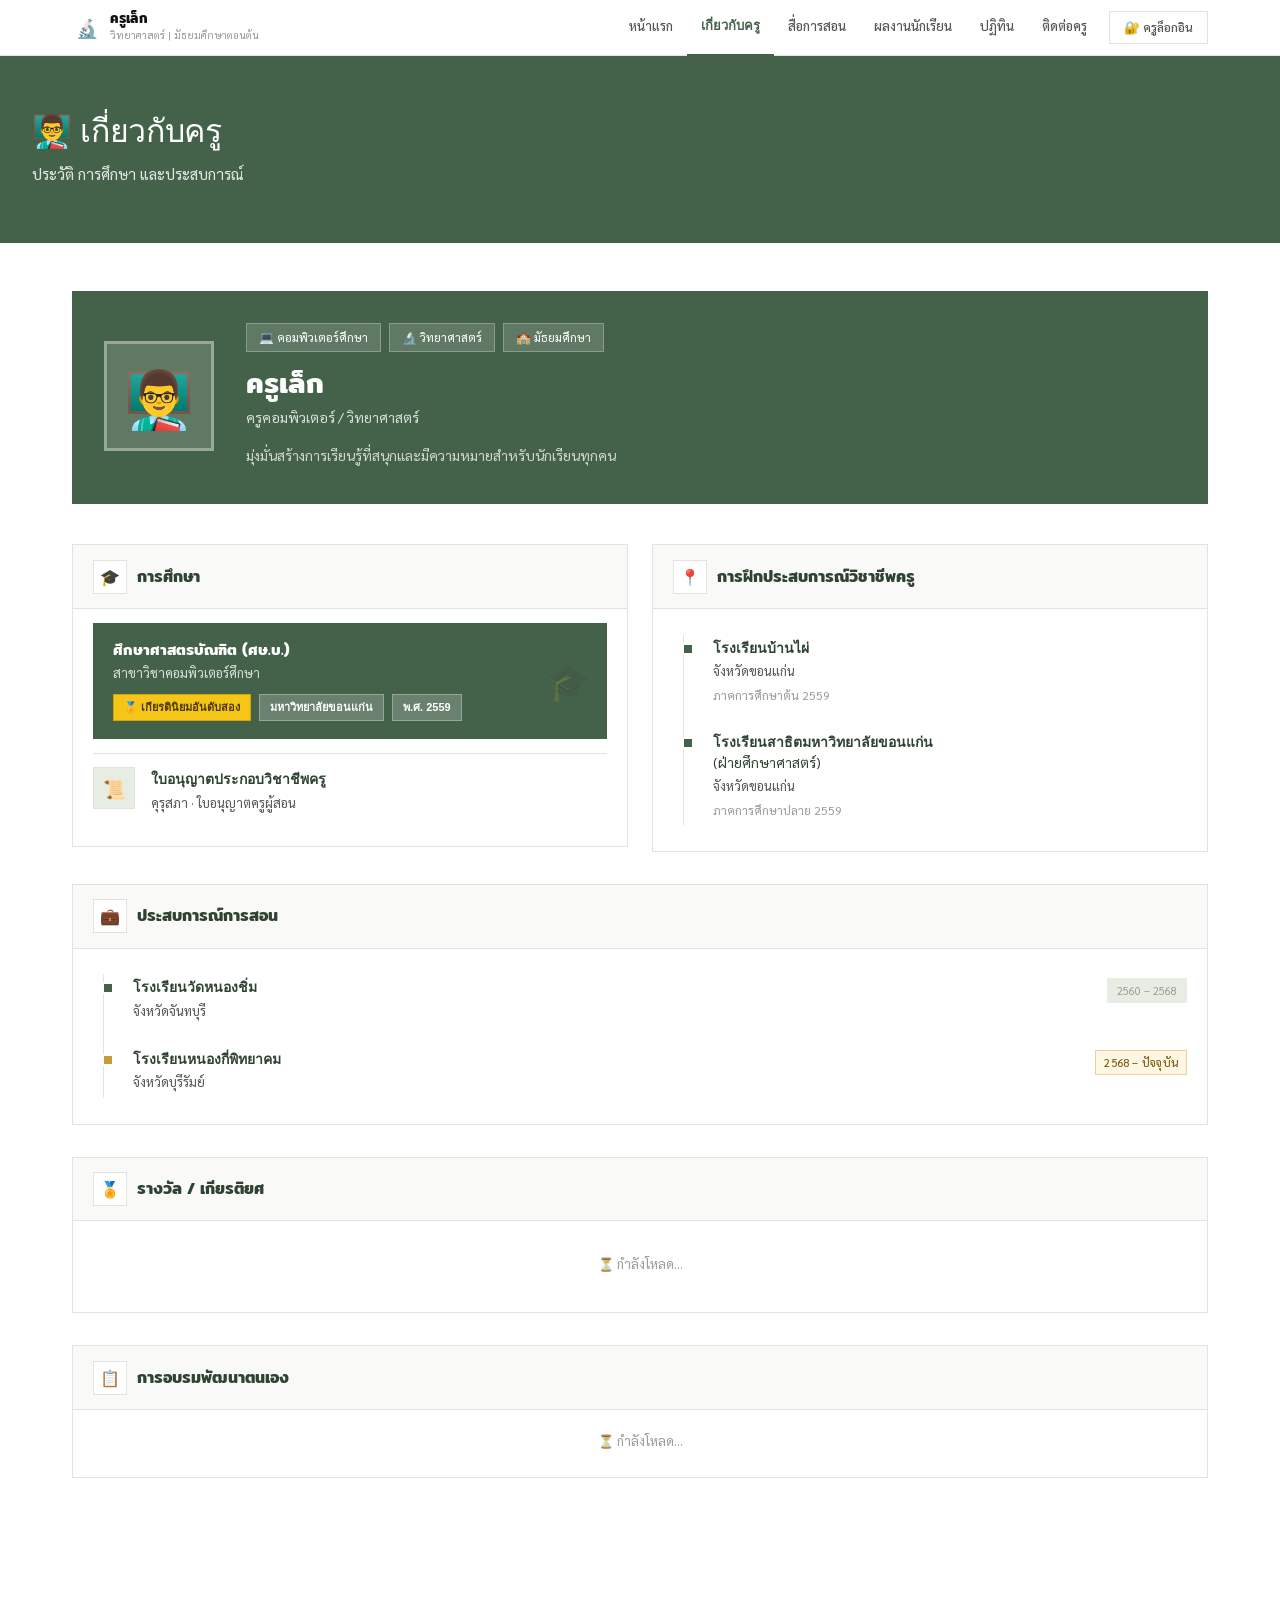
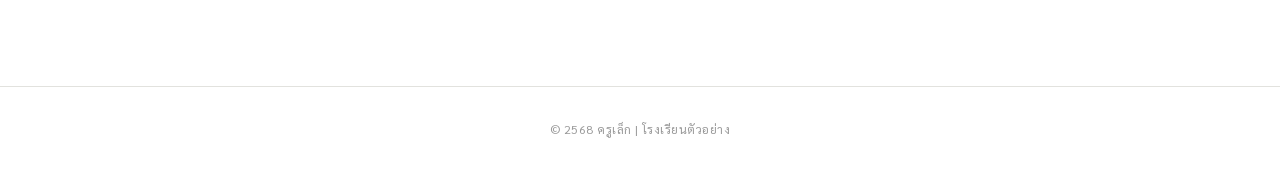
==== commit e8a88afc: "v2" ====
--- a/about.html
+++ b/about.html
@@ -9,27 +9,20 @@
 
     /* ── Hero profile card ─────────────────────── */
     .profile-hero {
-      background: linear-gradient(135deg, var(--forest-dark) 0%, var(--forest) 100%);
-      border-radius: var(--radius);
+      background: var(--forest);
       padding: 2rem 2rem 2.25rem;
       display: flex; gap: 2rem; flex-wrap: wrap; align-items: center;
       margin-bottom: 2.5rem;
       position: relative; overflow: hidden;
     }
-    .profile-hero::before {
-      content: "";
-      position: absolute; inset: 0;
-      background: url("data:image/svg+xml,%3Csvg width='60' height='60' viewBox='0 0 60 60' xmlns='http://www.w3.org/2000/svg'%3E%3Cg fill='none' fill-rule='evenodd'%3E%3Cg fill='%23ffffff' fill-opacity='0.03'%3E%3Ccircle cx='30' cy='30' r='20'/%3E%3C/g%3E%3C/g%3E%3C/svg%3E");
-      pointer-events: none;
-    }
+    
     .profile-avatar {
-      width: 110px; height: 110px; border-radius: 50%;
+      width: 110px; height: 110px;
       background: rgba(255,255,255,.15);
       border: 3px solid rgba(255,255,255,.35);
       display: flex; align-items: center; justify-content: center;
       font-size: 3.5rem; flex-shrink: 0;
-      box-shadow: 0 4px 20px rgba(0,0,0,.2);
-    }
+      }
     .profile-info { flex: 1; min-width: 200px; }
     .profile-name {
       font-family: 'Mitr', sans-serif;
@@ -42,7 +35,7 @@
     .profile-tag {
       background: rgba(255,255,255,.15);
       border: 1px solid rgba(255,255,255,.25);
-      color: #fff; border-radius: 99px;
+      color: #fff;
       padding: 3px 12px; font-size: 12px;
     }
 
@@ -50,22 +43,19 @@
     .info-card {
       background: var(--white);
       border: 1px solid var(--border);
-      border-radius: var(--radius);
-      box-shadow: var(--shadow);
       overflow: hidden;
     }
     .info-card-header {
       display: flex; align-items: center; gap: .65rem;
       padding: .9rem 1.25rem;
-      background: linear-gradient(to right, var(--green-pale), #f2faf5);
+      background: var(--off-white);
       border-bottom: 1px solid var(--border);
     }
     .info-card-header .icon-wrap {
-      width: 34px; height: 34px; border-radius: 9px;
+      width: 34px; height: 34px;
       background: var(--white);
       display: flex; align-items: center; justify-content: center;
       font-size: 1rem;
-      box-shadow: 0 1px 5px rgba(0,60,30,.12);
       border: 1px solid var(--border);
     }
     .info-card-header h2 {
@@ -80,7 +70,7 @@
     .tl::before {
       content: "";
       position: absolute; left: .6rem; top: .6rem; bottom: .6rem;
-      width: 2px; background: linear-gradient(to bottom, var(--green-mid), var(--green-light)); border-radius: 2px;
+      width: 1px; background: var(--border);
     }
     .tl-item {
       position: relative;
@@ -89,18 +79,15 @@
     .tl-item::before {
       content: "";
       position: absolute; left: -1.45rem; top: 1.1rem;
-      width: 12px; height: 12px; border-radius: 50%;
+      width: 12px; height: 12px;
       background: var(--green-mid);
       border: 2.5px solid var(--white);
-      box-shadow: 0 0 0 2.5px var(--green-mid);
-    }
+      }
     .tl-item.current::before {
-      background: var(--amber); box-shadow: 0 0 0 2.5px var(--amber);
-      animation: pulse-dot 2s infinite;
-    }
-    @keyframes pulse-dot {
-      0%, 100% { box-shadow: 0 0 0 2.5px var(--amber); }
-      50% { box-shadow: 0 0 0 5px rgba(245,166,35,.25); }
+      background: var(--amber);
+    }
+    
+      50% { }
     }
     .tl-item + .tl-item { border-top: 1px dashed var(--border); }
     .tl-title { font-size: 14px; font-weight: 600; color: var(--green-dark); line-height: 1.4; }
@@ -115,18 +102,16 @@
     }
     .edu-row:last-child { border-bottom: none; }
     .edu-icon {
-      width: 42px; height: 42px; border-radius: 12px;
-      background: linear-gradient(135deg, var(--green-pale), #d0eedd);
+      width: 42px; height: 42px;
+      background: var(--sage-light);
       display: flex; align-items: center; justify-content: center;
       font-size: 1.15rem; flex-shrink: 0;
-      box-shadow: 0 2px 8px rgba(0,80,40,.1);
       border: 1px solid var(--border);
     }
 
     /* ── Degree highlight block ─────────────────── */
     .degree-block {
-      background: linear-gradient(135deg, var(--forest-dark) 0%, var(--forest) 100%);
-      border-radius: 12px;
+      background: var(--forest);
       padding: 1.1rem 1.25rem;
       margin-bottom: .85rem;
       position: relative;
@@ -154,12 +139,12 @@
     .deg-badge {
       background: rgba(255,255,255,.2);
       border: 1px solid rgba(255,255,255,.3);
-      color: #fff; border-radius: 99px;
+      color: #fff;
       padding: 3px 10px; font-size: 11px; font-weight: 600;
     }
     .deg-badge-gold {
-      background: linear-gradient(90deg, #f5c518, #e8a800);
-      border: none; color: #5a3e00;
+      background: #f5c518;
+      border: 1px solid #d4a800; color: #4a3800;
     }
 
     /* ── Award cards (photo + info) ────────────── */
@@ -170,17 +155,16 @@
     }
     .award-item {
       background: var(--white); border: 1px solid var(--border);
-      border-radius: var(--radius); overflow: hidden;
-      transition: box-shadow .2s, transform .2s;
-    }
-    .award-item:hover { box-shadow: 0 6px 24px rgba(0,80,40,.13); transform: translateY(-2px); }
+      overflow: hidden;
+    }
+    .award-item:hover { background: var(--off-white); }
     .award-thumb {
       width: 100%; aspect-ratio: 4/3; object-fit: cover;
       display: block; cursor: pointer; background: var(--green-pale);
     }
     .award-placeholder {
       width: 100%; aspect-ratio: 4/3;
-      background: linear-gradient(135deg, var(--green-pale), #d0eedd);
+      background: var(--sage-light);
       display: flex; align-items: center; justify-content: center;
       font-size: 2.5rem;
     }
@@ -192,20 +176,19 @@
     /* ── Training rows ─────────────────────────── */
     .tr-row {
       display: flex; gap: 1rem; align-items: center;
-      padding: .85rem 0; border-bottom: 1px solid var(--border);
-      border-radius: 8px; transition: background .15s;
+      padding: .85rem 0; border-bottom: 1px solid var(--border); transition: background .15s;
     }
     .tr-row:last-child { border-bottom: none; }
     .tr-row:hover { background: var(--green-pale); padding-left: .5rem; padding-right: .5rem; }
     .tr-thumb {
-      width: 72px; height: 52px; border-radius: 8px;
+      width: 72px; height: 52px;
       object-fit: cover; flex-shrink: 0; cursor: pointer;
       border: 1px solid var(--border); transition: opacity .15s;
     }
     .tr-thumb:hover { opacity: .85; }
     .tr-placeholder {
-      width: 72px; height: 52px; border-radius: 8px;
-      background: linear-gradient(135deg, var(--green-pale), #d0eedd);
+      width: 72px; height: 52px;
+      background: var(--sage-light);
       flex-shrink: 0; display: flex; align-items: center;
       justify-content: center; font-size: 1.5rem;
       border: 1px solid var(--border);
@@ -222,7 +205,7 @@
       align-items: center; justify-content: center; padding: 1.5rem;
     }
     #lightbox.open { display: flex; }
-    #lightbox img  { max-width: 92vw; max-height: 88vh; border-radius: 10px; box-shadow: 0 8px 48px rgba(0,0,0,.6); }
+    #lightbox img  { max-width: 92vw; max-height: 88vh; }
     #lightbox-close {
       position: absolute; top: 1rem; right: 1.5rem;
       color: #fff; font-size: 2rem; cursor: pointer;
@@ -240,7 +223,7 @@
 <body>
 
 <!-- ── Hero ─────────────────────────────────────── -->
-<div class="hero" style="padding:2.5rem 1.5rem 3rem;">
+<div class="hero" style="padding:3.5rem 2rem;">
   <h1 style="font-size:2rem;">👨‍🏫 เกี่ยวกับครู</h1>
   <p style="opacity:.85;">ประวัติ การศึกษา และประสบการณ์</p>
 </div>
@@ -339,7 +322,7 @@
                 <div class="tl-title">โรงเรียนวัดหนองชิ่ม</div>
                 <div class="tl-sub">จังหวัดจันทบุรี</div>
               </div>
-              <span style="font-size:11px;color:var(--text-light);background:var(--green-pale);padding:3px 10px;border-radius:99px;white-space:nowrap;">2560 – 2568</span>
+              <span style="font-size:11px;color:var(--text-light);background:var(--green-pale);padding:3px 10px;white-space:nowrap;">2560 – 2568</span>
             </div>
           </div>
           <div class="tl-item current">
@@ -474,7 +457,7 @@
           <div class="tr-title">${item.title}</div>
           <div class="tr-meta">${item.org || ""}</div>
           <div class="tr-tags">
-            ${item.year  ? `<span style="font-size:11px;color:var(--text-light);background:var(--bg);border:1px solid var(--border);padding:2px 8px;border-radius:99px;">ปี ${item.year}</span>` : ""}
+            ${item.year  ? `<span style="font-size:11px;color:var(--text-light);background:var(--bg);border:1px solid var(--border);padding:2px 8px;">ปี ${item.year}</span>` : ""}
             ${item.hours ? `<span class="badge" style="font-size:11px;">${item.hours} ชั่วโมง</span>` : ""}
           </div>
         </div>
--- a/style.css
+++ b/style.css
@@ -1,47 +1,44 @@
 /* ===================================================
-   style.css — สไตล์กลาง ใช้ทุกหน้า
+   style.css — minimal editorial
    =================================================== */
 
 @import url('https://fonts.googleapis.com/css2?family=Sarabun:wght@300;400;500;600;700&family=Mitr:wght@400;500;600&display=swap');
 
 :root {
-  /* Palette */
-  --sage:        #c0cfb2;   /* สีรอง 1 — sage green */
-  --forest:      #44624a;   /* สีรอง 2 — forest green */
-  --forest-dark: #2e4332;   /* forest เข้มขึ้น */
+  --forest:      #44624a;
+  --forest-dark: #2e4332;
+  --sage:        #c0cfb2;
+  --sage-light:  #e8ede3;
   --white:       #ffffff;
-  --bg:          #fafafa;
-  --border:      #e8ede5;
-  --border-mid:  #d0daca;
-
-  /* Text */
-  --text-dark:   #1e2820;
-  --text-mid:    #4a5c4e;
-  --text-light:  #8a9e8e;
-
-  /* Accent warm (ใช้แทน amber เดิม) */
+  --off-white:   #f9f9f7;
+  --border:      #e2e2de;
+  --text-dark:   #111;
+  --text-mid:    #555;
+  --text-light:  #999;
   --amber:       #c49a3c;
   --amber-pale:  #fdf6e3;
 
-  /* Aliases เพื่อ backward-compat กับ HTML เดิม */
+  /* aliases */
   --green-dark:  var(--forest-dark);
   --green-mid:   var(--forest);
   --green-light: var(--sage);
-  --green-pale:  #edf2e9;
-
-  --radius:  8px;
-  --nav-h:   60px;
-  --shadow:  0 1px 4px rgba(0,0,0,.06);
+  --green-pale:  var(--sage-light);
+  --bg:          var(--white);
+
+  --radius:  0px;
+  --nav-h:   56px;
+  --shadow:  none;
 }
 
 *, *::before, *::after { box-sizing: border-box; margin: 0; padding: 0; }
 
 body {
   font-family: 'Sarabun', sans-serif;
-  background: var(--bg);
+  background: var(--white);
   color: var(--text-dark);
   line-height: 1.75;
   padding-top: var(--nav-h);
+  -webkit-font-smoothing: antialiased;
 }
 
 /* ─────────────────────────────────────────
@@ -57,63 +54,66 @@
 }
 
 .nav-inner {
-  max-width: 1080px;
+  max-width: 1200px;
   margin: 0 auto;
   height: 100%;
   display: flex;
   align-items: center;
-  gap: 1.5rem;
-  padding: 0 1.5rem;
+  padding: 0 2rem;
+  gap: 0;
 }
 
 .nav-brand {
   display: flex;
   align-items: center;
-  gap: 9px;
+  gap: 8px;
   text-decoration: none;
   flex-shrink: 0;
+  margin-right: auto;
 }
 .nav-logo {
-  font-size: 22px;
-  width: 36px; height: 36px;
+  font-size: 18px;
+  width: 30px; height: 30px;
   display: flex; align-items: center; justify-content: center;
-  background: var(--green-pale);
-  border-radius: 6px;
-  border: 1px solid var(--border);
 }
 .nav-brand-text { display: flex; flex-direction: column; }
 .nav-name {
   font-family: 'Mitr', sans-serif;
-  font-size: 14px;
+  font-size: 13.5px;
   font-weight: 600;
-  color: var(--forest-dark);
+  color: var(--text-dark);
   line-height: 1.2;
-}
-.nav-sub { font-size: 11px; color: var(--text-light); }
+  letter-spacing: .01em;
+}
+.nav-sub { font-size: 10.5px; color: var(--text-light); }
 
 .nav-links {
   display: flex;
   list-style: none;
-  gap: 2px;
-  margin-left: auto;
+  gap: 0;
 }
 
 .nav-link {
   display: flex;
   align-items: center;
   gap: 4px;
-  padding: 5px 11px;
-  border-radius: 6px;
+  padding: 0 14px;
+  height: var(--nav-h);
   text-decoration: none;
-  font-size: 13.5px;
+  font-size: 13px;
   font-weight: 500;
   color: var(--text-mid);
-  transition: background .12s, color .12s;
+  transition: color .12s;
   white-space: nowrap;
-}
-.nav-icon { font-size: 13px; }
-.nav-link:hover  { background: var(--green-pale); color: var(--forest-dark); }
-.nav-link.active { background: var(--forest);     color: #fff; }
+  border-bottom: 2px solid transparent;
+}
+.nav-icon { display: none; }
+.nav-link:hover  { color: var(--text-dark); }
+.nav-link.active {
+  color: var(--forest);
+  border-bottom-color: var(--forest);
+  font-weight: 600;
+}
 
 .nav-hamburger {
   display: none;
@@ -127,18 +127,17 @@
 }
 .nav-hamburger span {
   display: block;
-  width: 20px; height: 1.5px;
-  background: var(--forest-dark);
-  border-radius: 2px;
+  width: 20px; height: 1px;
+  background: var(--text-dark);
 }
 
 /* ─────────────────────────────────────────
    LAYOUT
 ───────────────────────────────────────── */
 .page-wrap {
-  max-width: 1080px;
+  max-width: 1200px;
   margin: 0 auto;
-  padding: 2.5rem 1.5rem 5rem;
+  padding: 3rem 2rem 6rem;
 }
 
 /* ─────────────────────────────────────────
@@ -147,24 +146,33 @@
 .hero {
   background: var(--forest);
   color: #fff;
-  padding: 4rem 1.5rem;
-  text-align: center;
+  padding: 5rem 2rem;
+  text-align: left;
 }
 .hero h1 {
   font-family: 'Mitr', sans-serif;
-  font-size: clamp(1.7rem, 4.5vw, 2.6rem);
-  font-weight: 600;
-  line-height: 1.3;
-}
-.hero p { font-size: 1rem; opacity: .8; margin-top: .5rem; }
+  font-size: clamp(2rem, 5vw, 3.2rem);
+  font-weight: 500;
+  line-height: 1.2;
+  letter-spacing: -.01em;
+}
+.hero p {
+  font-size: .975rem;
+  opacity: .7;
+  margin-top: .6rem;
+  max-width: 480px;
+}
 .hero-badge {
   display: inline-block;
-  background: rgba(255,255,255,.12);
-  border: 1px solid rgba(255,255,255,.22);
-  border-radius: 99px;
-  padding: 3px 13px;
-  font-size: 12.5px;
-  margin-bottom: .9rem;
+  background: rgba(255,255,255,.1);
+  border: 1px solid rgba(255,255,255,.2);
+  border-radius: 0;
+  padding: 3px 10px;
+  font-size: 11.5px;
+  letter-spacing: .06em;
+  text-transform: uppercase;
+  margin-bottom: 1.2rem;
+  font-weight: 500;
 }
 
 /* ─────────────────────────────────────────
@@ -173,14 +181,18 @@
 .card {
   background: var(--white);
   border: 1px solid var(--border);
-  border-radius: var(--radius);
-  padding: 1.25rem 1.5rem;
+  padding: 1.5rem;
 }
 
 .card-grid {
   display: grid;
-  grid-template-columns: repeat(auto-fit, minmax(256px, 1fr));
-  gap: .875rem;
+  grid-template-columns: repeat(auto-fit, minmax(260px, 1fr));
+  gap: 1px;
+  background: var(--border);
+  border: 1px solid var(--border);
+}
+.card-grid > * {
+  background: var(--white);
 }
 
 /* ─────────────────────────────────────────
@@ -188,12 +200,14 @@
 ───────────────────────────────────────── */
 .section-title {
   font-family: 'Mitr', sans-serif;
-  font-size: 1.15rem;
+  font-size: .7rem;
   font-weight: 600;
-  color: var(--forest-dark);
-  margin-bottom: 1.1rem;
-  padding-bottom: .45rem;
-  border-bottom: 1.5px solid var(--border);
+  color: var(--text-light);
+  letter-spacing: .12em;
+  text-transform: uppercase;
+  margin-bottom: 1.5rem;
+  padding-bottom: .75rem;
+  border-bottom: 1px solid var(--border);
 }
 
 /* ─────────────────────────────────────────
@@ -201,14 +215,19 @@
 ───────────────────────────────────────── */
 .badge {
   display: inline-block;
-  padding: 2px 9px;
-  border-radius: 99px;
-  font-size: 11.5px;
-  font-weight: 500;
-  background: var(--green-pale);
+  padding: 2px 8px;
+  font-size: 11px;
+  font-weight: 500;
+  background: var(--sage-light);
   color: var(--forest);
-}
-.badge-amber { background: var(--amber-pale); color: #7a5c10; }
+  border: 1px solid var(--sage);
+  letter-spacing: .02em;
+}
+.badge-amber {
+  background: var(--amber-pale);
+  color: #7a5c10;
+  border-color: #e8d49a;
+}
 
 /* ─────────────────────────────────────────
    BUTTONS
@@ -216,26 +235,35 @@
 .btn {
   display: inline-flex;
   align-items: center;
-  gap: 5px;
-  padding: 8px 16px;
-  border-radius: 6px;
-  font-size: 13.5px;
+  gap: 6px;
+  padding: 9px 20px;
+  font-size: 13px;
   font-weight: 500;
   cursor: pointer;
   text-decoration: none;
-  transition: opacity .12s, background .12s;
-  border: none;
+  border: 1px solid transparent;
+  transition: background .12s, color .12s, border-color .12s;
   font-family: 'Sarabun', sans-serif;
-}
-.btn:active { opacity: .8; }
-.btn-primary { background: var(--forest); color: #fff; }
-.btn-primary:hover { background: var(--forest-dark); }
+  letter-spacing: .02em;
+}
+.btn:active { opacity: .85; }
+.btn-primary {
+  background: var(--forest);
+  color: #fff;
+  border-color: var(--forest);
+}
+.btn-primary:hover {
+  background: var(--forest-dark);
+  border-color: var(--forest-dark);
+}
 .btn-outline {
   background: transparent;
-  color: var(--forest);
-  border: 1px solid var(--border-mid);
-}
-.btn-outline:hover { background: var(--green-pale); border-color: var(--sage); }
+  color: var(--text-dark);
+  border-color: var(--border);
+}
+.btn-outline:hover {
+  border-color: var(--text-mid);
+}
 
 /* ─────────────────────────────────────────
    TABLE
@@ -243,16 +271,23 @@
 .table-wrap { overflow-x: auto; }
 table { width: 100%; border-collapse: collapse; font-size: 13.5px; }
 th {
-  background: var(--forest);
-  color: #fff;
-  padding: 9px 14px;
+  background: var(--off-white);
+  color: var(--text-mid);
+  padding: 10px 16px;
   text-align: left;
-  font-weight: 500;
-  font-size: 13px;
-}
-td { padding: 8px 14px; border-bottom: 1px solid var(--border); }
+  font-weight: 600;
+  font-size: 11px;
+  letter-spacing: .08em;
+  text-transform: uppercase;
+  border-bottom: 1px solid var(--border);
+}
+td {
+  padding: 10px 16px;
+  border-bottom: 1px solid var(--border);
+  color: var(--text-dark);
+}
 tr:last-child td { border-bottom: none; }
-tr:nth-child(even) td { background: #f7faf6; }
+tr:hover td { background: var(--off-white); }
 
 /* ─────────────────────────────────────────
    FOOTER
@@ -260,10 +295,11 @@
 .site-footer {
   text-align: center;
   padding: 2rem 1rem;
-  font-size: 12.5px;
+  font-size: 12px;
   color: var(--text-light);
   border-top: 1px solid var(--border);
-  margin-top: 4rem;
+  margin-top: 5rem;
+  letter-spacing: .04em;
 }
 
 /* ─────────────────────────────────────────
@@ -277,12 +313,22 @@
     left: 0; right: 0;
     background: var(--white);
     flex-direction: column;
-    padding: .75rem 1rem;
     border-bottom: 1px solid var(--border);
-    gap: 2px;
+  }
+  .nav-link {
+    height: auto;
+    padding: .875rem 1.5rem;
+    border-bottom: 1px solid var(--border);
+    border-left: none;
+  }
+  .nav-link.active {
+    border-bottom: 1px solid var(--border);
+    border-left: 3px solid var(--forest);
   }
   .nav-links.open { display: flex; }
   .nav-hamburger { display: flex; }
+  .page-wrap { padding: 2rem 1.25rem 5rem; }
+  .hero { padding: 3.5rem 1.25rem; }
 }
 
 /* ─────────────────────────────────────────
@@ -292,39 +338,34 @@
   display: inline-flex;
   align-items: center;
   gap: 5px;
-  padding: 5px 12px;
-  border-radius: 6px;
-  background: var(--green-pale);
-  color: var(--forest-dark);
+  padding: 5px 14px;
+  background: transparent;
+  color: var(--text-mid);
   font-size: 12.5px;
-  font-weight: 600;
+  font-weight: 500;
   text-decoration: none;
-  border: 1px solid var(--border-mid);
-  transition: background .12s;
+  border: 1px solid var(--border);
+  transition: border-color .12s, color .12s;
   white-space: nowrap;
   font-family: 'Sarabun', sans-serif;
 }
-.btn-nav-login:hover { background: var(--sage); color: var(--forest-dark); }
+.btn-nav-login:hover { border-color: var(--text-mid); color: var(--text-dark); }
 
 .btn-nav-logout {
-  background: #fdf0f0;
-  color: #8b2e2e;
-  border: 1px solid #f0d4d4;
-  border-radius: 6px;
-  padding: 4px 9px;
+  background: transparent;
+  color: #999;
+  border: 1px solid var(--border);
+  padding: 4px 10px;
   font-size: 12.5px;
   cursor: pointer;
   font-family: 'Sarabun', sans-serif;
-  transition: background .12s;
-}
-.btn-nav-logout:hover { background: #f9dada; }
-
-.nav-link--admin {
-  background: var(--amber-pale) !important;
-  color: #7a5c10 !important;
-}
-.nav-link--admin:hover,
+  transition: color .12s;
+}
+.btn-nav-logout:hover { color: #c0392b; border-color: #c0392b; }
+
+.nav-link--admin { color: var(--amber) !important; }
+.nav-link--admin:hover  { color: var(--amber) !important; }
 .nav-link--admin.active {
-  background: var(--amber) !important;
-  color: #fff !important;
-}
+  color: var(--amber) !important;
+  border-bottom-color: var(--amber) !important;
+}
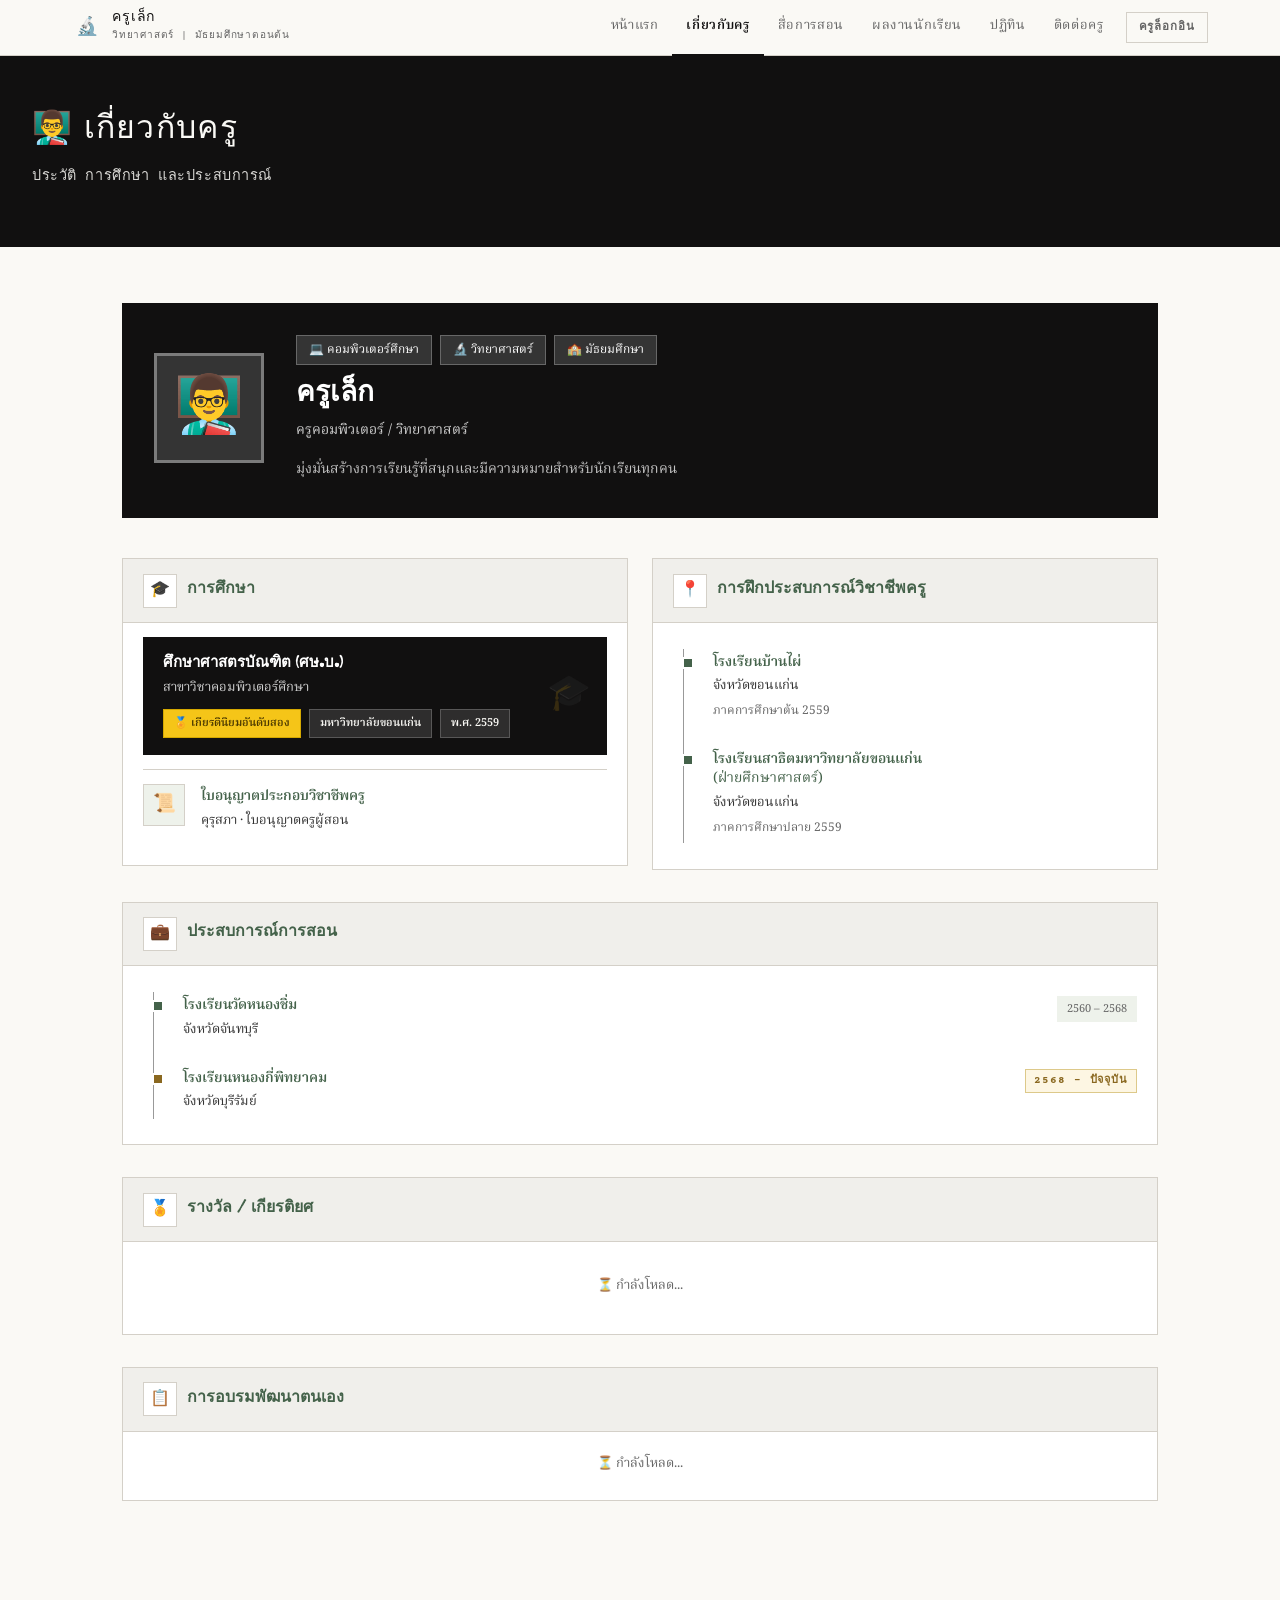
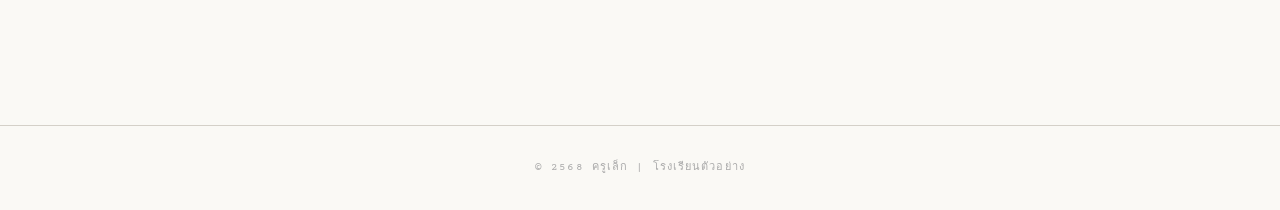
==== commit e4628a41: "ป" ====
--- a/about.html
+++ b/about.html
@@ -9,7 +9,7 @@
 
     /* ── Hero profile card ─────────────────────── */
     .profile-hero {
-      background: var(--forest);
+      background: var(--black);
       padding: 2rem 2rem 2.25rem;
       display: flex; gap: 2rem; flex-wrap: wrap; align-items: center;
       margin-bottom: 2.5rem;
@@ -25,7 +25,7 @@
       }
     .profile-info { flex: 1; min-width: 200px; }
     .profile-name {
-      font-family: 'Mitr', sans-serif;
+      font-family: 'Special Elite', 'Courier Prime', monospace;
       font-size: 1.75rem; font-weight: 600;
       color: #fff; line-height: 1.2; margin-bottom: .3rem;
     }
@@ -48,7 +48,7 @@
     .info-card-header {
       display: flex; align-items: center; gap: .65rem;
       padding: .9rem 1.25rem;
-      background: var(--off-white);
+      background: var(--gray-pale);
       border-bottom: 1px solid var(--border);
     }
     .info-card-header .icon-wrap {
@@ -59,7 +59,7 @@
       border: 1px solid var(--border);
     }
     .info-card-header h2 {
-      font-family: 'Mitr', sans-serif;
+      font-family: 'Special Elite', 'Courier Prime', monospace;
       font-size: 1rem; font-weight: 600;
       color: var(--green-dark); margin: 0;
     }
@@ -70,7 +70,7 @@
     .tl::before {
       content: "";
       position: absolute; left: .6rem; top: .6rem; bottom: .6rem;
-      width: 1px; background: var(--border);
+      width: 1px; background: var(--border-dark);
     }
     .tl-item {
       position: relative;
@@ -111,7 +111,7 @@
 
     /* ── Degree highlight block ─────────────────── */
     .degree-block {
-      background: var(--forest);
+      background: var(--black);
       padding: 1.1rem 1.25rem;
       margin-bottom: .85rem;
       position: relative;
@@ -124,7 +124,7 @@
       font-size: 2.2rem; opacity: .18;
     }
     .degree-block .deg-name {
-      font-family: 'Mitr', sans-serif;
+      font-family: 'Special Elite', 'Courier Prime', monospace;
       font-size: 15px; font-weight: 600;
       color: #fff; line-height: 1.3;
     }
@@ -137,9 +137,9 @@
       margin-top: .6rem; align-items: center;
     }
     .deg-badge {
-      background: rgba(255,255,255,.2);
-      border: 1px solid rgba(255,255,255,.3);
-      color: #fff;
+      background: rgba(255,255,255,.12);
+      border: 1px solid rgba(255,255,255,.2);
+      color: var(--paper);
       padding: 3px 10px; font-size: 11px; font-weight: 600;
     }
     .deg-badge-gold {
@@ -157,7 +157,7 @@
       background: var(--white); border: 1px solid var(--border);
       overflow: hidden;
     }
-    .award-item:hover { background: var(--off-white); }
+    .award-item:hover { background: var(--gray-pale); }
     .award-thumb {
       width: 100%; aspect-ratio: 4/3; object-fit: cover;
       display: block; cursor: pointer; background: var(--green-pale);
--- a/style.css
+++ b/style.css
@@ -1,29 +1,37 @@
 /* ===================================================
-   style.css — minimal editorial
+   style.css — typewriter / editorial
    =================================================== */
 
-@import url('https://fonts.googleapis.com/css2?family=Sarabun:wght@300;400;500;600;700&family=Mitr:wght@400;500;600&display=swap');
+@import url('https://fonts.googleapis.com/css2?family=Noto+Serif+Thai:wght@300;400;500;600;700&family=Special+Elite&family=Courier+Prime:wght@400;700&display=swap');
 
 :root {
-  --forest:      #44624a;
+  --black:       #111010;
+  --gray-dark:   #333;
+  --gray-mid:    #666;
+  --gray-light:  #aaa;
+  --gray-pale:   #f0efeb;
+  --paper:       #faf9f5;
+  --white:       #ffffff;
+  --border:      #d4d0c8;
+  --border-dark: #999;
+  --accent:      #44624a;   /* สีเขียวสำหรับ active/highlight */
+  --amber:       #8a6820;
+  --amber-pale:  #fdf6e3;
+
+  /* aliases */
+  --green-dark:  var(--accent);
+  --green-mid:   var(--accent);
+  --green-light: #c0cfb2;
+  --green-pale:  #eef2eb;
+  --text-dark:   var(--black);
+  --text-mid:    var(--gray-dark);
+  --text-light:  var(--gray-mid);
+  --bg:          var(--paper);
+  --off-white:   var(--gray-pale);
+  --sage:        #c0cfb2;
+  --sage-light:  #eef2eb;
+  --forest:      var(--accent);
   --forest-dark: #2e4332;
-  --sage:        #c0cfb2;
-  --sage-light:  #e8ede3;
-  --white:       #ffffff;
-  --off-white:   #f9f9f7;
-  --border:      #e2e2de;
-  --text-dark:   #111;
-  --text-mid:    #555;
-  --text-light:  #999;
-  --amber:       #c49a3c;
-  --amber-pale:  #fdf6e3;
-
-  /* aliases */
-  --green-dark:  var(--forest-dark);
-  --green-mid:   var(--forest);
-  --green-light: var(--sage);
-  --green-pale:  var(--sage-light);
-  --bg:          var(--white);
 
   --radius:  0px;
   --nav-h:   56px;
@@ -33,10 +41,10 @@
 *, *::before, *::after { box-sizing: border-box; margin: 0; padding: 0; }
 
 body {
-  font-family: 'Sarabun', sans-serif;
-  background: var(--white);
-  color: var(--text-dark);
-  line-height: 1.75;
+  font-family: 'Noto Serif Thai', 'Courier Prime', serif;
+  background: var(--paper);
+  color: var(--black);
+  line-height: 1.85;
   padding-top: var(--nav-h);
   -webkit-font-smoothing: antialiased;
 }
@@ -48,7 +56,7 @@
   position: fixed;
   top: 0; left: 0; right: 0;
   height: var(--nav-h);
-  background: var(--white);
+  background: var(--paper);
   border-bottom: 1px solid var(--border);
   z-index: 1000;
 }
@@ -60,13 +68,12 @@
   display: flex;
   align-items: center;
   padding: 0 2rem;
-  gap: 0;
 }
 
 .nav-brand {
   display: flex;
   align-items: center;
-  gap: 8px;
+  gap: 10px;
   text-decoration: none;
   flex-shrink: 0;
   margin-right: auto;
@@ -78,40 +85,45 @@
 }
 .nav-brand-text { display: flex; flex-direction: column; }
 .nav-name {
-  font-family: 'Mitr', sans-serif;
-  font-size: 13.5px;
-  font-weight: 600;
-  color: var(--text-dark);
+  font-family: 'Special Elite', 'Courier Prime', monospace;
+  font-size: 14px;
+  font-weight: 400;
+  color: var(--black);
   line-height: 1.2;
-  letter-spacing: .01em;
-}
-.nav-sub { font-size: 10.5px; color: var(--text-light); }
+  letter-spacing: .06em;
+}
+.nav-sub {
+  font-family: 'Courier Prime', monospace;
+  font-size: 10px;
+  color: var(--gray-mid);
+  letter-spacing: .08em;
+}
 
 .nav-links {
   display: flex;
   list-style: none;
-  gap: 0;
 }
 
 .nav-link {
   display: flex;
   align-items: center;
-  gap: 4px;
   padding: 0 14px;
   height: var(--nav-h);
   text-decoration: none;
+  font-family: 'Noto Serif Thai', serif;
   font-size: 13px;
-  font-weight: 500;
-  color: var(--text-mid);
-  transition: color .12s;
+  font-weight: 400;
+  color: var(--gray-mid);
+  letter-spacing: .05em;
+  transition: color .1s;
   white-space: nowrap;
   border-bottom: 2px solid transparent;
 }
 .nav-icon { display: none; }
-.nav-link:hover  { color: var(--text-dark); }
+.nav-link:hover { color: var(--black); }
 .nav-link.active {
-  color: var(--forest);
-  border-bottom-color: var(--forest);
+  color: var(--black);
+  border-bottom-color: var(--black);
   font-weight: 600;
 }
 
@@ -128,51 +140,53 @@
 .nav-hamburger span {
   display: block;
   width: 20px; height: 1px;
-  background: var(--text-dark);
+  background: var(--black);
 }
 
 /* ─────────────────────────────────────────
    LAYOUT
 ───────────────────────────────────────── */
 .page-wrap {
-  max-width: 1200px;
+  max-width: 1100px;
   margin: 0 auto;
-  padding: 3rem 2rem 6rem;
+  padding: 3.5rem 2rem 7rem;
 }
 
 /* ─────────────────────────────────────────
    HERO
 ───────────────────────────────────────── */
 .hero {
-  background: var(--forest);
-  color: #fff;
+  background: var(--black);
+  color: var(--paper);
   padding: 5rem 2rem;
   text-align: left;
 }
 .hero h1 {
-  font-family: 'Mitr', sans-serif;
-  font-size: clamp(2rem, 5vw, 3.2rem);
-  font-weight: 500;
-  line-height: 1.2;
-  letter-spacing: -.01em;
+  font-family: 'Special Elite', 'Courier Prime', monospace;
+  font-size: clamp(1.9rem, 5vw, 3.2rem);
+  font-weight: 400;
+  line-height: 1.25;
+  letter-spacing: .04em;
 }
 .hero p {
-  font-size: .975rem;
-  opacity: .7;
-  margin-top: .6rem;
+  font-family: 'Courier Prime', monospace;
+  font-size: .9rem;
+  opacity: .6;
+  margin-top: .75rem;
+  letter-spacing: .04em;
   max-width: 480px;
 }
 .hero-badge {
   display: inline-block;
-  background: rgba(255,255,255,.1);
-  border: 1px solid rgba(255,255,255,.2);
-  border-radius: 0;
-  padding: 3px 10px;
-  font-size: 11.5px;
-  letter-spacing: .06em;
+  background: transparent;
+  border: 1px solid rgba(255,255,255,.25);
+  padding: 2px 10px;
+  font-family: 'Courier Prime', monospace;
+  font-size: 10.5px;
+  letter-spacing: .14em;
   text-transform: uppercase;
   margin-bottom: 1.2rem;
-  font-weight: 500;
+  opacity: .7;
 }
 
 /* ─────────────────────────────────────────
@@ -191,19 +205,17 @@
   background: var(--border);
   border: 1px solid var(--border);
 }
-.card-grid > * {
-  background: var(--white);
-}
+.card-grid > * { background: var(--white); }
 
 /* ─────────────────────────────────────────
    SECTION TITLE
 ───────────────────────────────────────── */
 .section-title {
-  font-family: 'Mitr', sans-serif;
-  font-size: .7rem;
-  font-weight: 600;
-  color: var(--text-light);
-  letter-spacing: .12em;
+  font-family: 'Courier Prime', monospace;
+  font-size: .68rem;
+  font-weight: 700;
+  color: var(--gray-mid);
+  letter-spacing: .18em;
   text-transform: uppercase;
   margin-bottom: 1.5rem;
   padding-bottom: .75rem;
@@ -215,18 +227,20 @@
 ───────────────────────────────────────── */
 .badge {
   display: inline-block;
-  padding: 2px 8px;
-  font-size: 11px;
-  font-weight: 500;
-  background: var(--sage-light);
-  color: var(--forest);
-  border: 1px solid var(--sage);
-  letter-spacing: .02em;
+  padding: 1px 8px;
+  font-family: 'Courier Prime', monospace;
+  font-size: 10.5px;
+  font-weight: 700;
+  letter-spacing: .08em;
+  background: var(--gray-pale);
+  color: var(--gray-dark);
+  border: 1px solid var(--border);
+  text-transform: uppercase;
 }
 .badge-amber {
   background: var(--amber-pale);
-  color: #7a5c10;
-  border-color: #e8d49a;
+  color: var(--amber);
+  border-color: #ddc98a;
 }
 
 /* ─────────────────────────────────────────
@@ -236,58 +250,58 @@
   display: inline-flex;
   align-items: center;
   gap: 6px;
-  padding: 9px 20px;
-  font-size: 13px;
-  font-weight: 500;
+  padding: 8px 18px;
+  font-family: 'Courier Prime', monospace;
+  font-size: 12.5px;
+  font-weight: 700;
+  letter-spacing: .08em;
   cursor: pointer;
   text-decoration: none;
   border: 1px solid transparent;
-  transition: background .12s, color .12s, border-color .12s;
-  font-family: 'Sarabun', sans-serif;
-  letter-spacing: .02em;
-}
-.btn:active { opacity: .85; }
+  transition: background .1s, color .1s, border-color .1s;
+}
+.btn:active { opacity: .8; }
 .btn-primary {
-  background: var(--forest);
-  color: #fff;
-  border-color: var(--forest);
+  background: var(--black);
+  color: var(--paper);
+  border-color: var(--black);
 }
 .btn-primary:hover {
-  background: var(--forest-dark);
-  border-color: var(--forest-dark);
+  background: var(--gray-dark);
+  border-color: var(--gray-dark);
 }
 .btn-outline {
   background: transparent;
-  color: var(--text-dark);
-  border-color: var(--border);
+  color: var(--black);
+  border-color: var(--border-dark);
 }
 .btn-outline:hover {
-  border-color: var(--text-mid);
+  background: var(--gray-pale);
 }
 
 /* ─────────────────────────────────────────
    TABLE
 ───────────────────────────────────────── */
 .table-wrap { overflow-x: auto; }
-table { width: 100%; border-collapse: collapse; font-size: 13.5px; }
+table { width: 100%; border-collapse: collapse; font-size: 13px; }
 th {
-  background: var(--off-white);
-  color: var(--text-mid);
-  padding: 10px 16px;
+  background: var(--black);
+  color: var(--paper);
+  padding: 9px 16px;
   text-align: left;
-  font-weight: 600;
-  font-size: 11px;
-  letter-spacing: .08em;
+  font-family: 'Courier Prime', monospace;
+  font-size: 10.5px;
+  font-weight: 700;
+  letter-spacing: .12em;
   text-transform: uppercase;
+}
+td {
+  padding: 9px 16px;
   border-bottom: 1px solid var(--border);
-}
-td {
-  padding: 10px 16px;
-  border-bottom: 1px solid var(--border);
-  color: var(--text-dark);
+  font-family: 'Noto Serif Thai', serif;
 }
 tr:last-child td { border-bottom: none; }
-tr:hover td { background: var(--off-white); }
+tr:hover td { background: var(--gray-pale); }
 
 /* ─────────────────────────────────────────
    FOOTER
@@ -295,11 +309,12 @@
 .site-footer {
   text-align: center;
   padding: 2rem 1rem;
-  font-size: 12px;
-  color: var(--text-light);
+  font-family: 'Courier Prime', monospace;
+  font-size: 11px;
+  color: var(--gray-light);
+  letter-spacing: .1em;
   border-top: 1px solid var(--border);
   margin-top: 5rem;
-  letter-spacing: .04em;
 }
 
 /* ─────────────────────────────────────────
@@ -311,7 +326,7 @@
     position: absolute;
     top: var(--nav-h);
     left: 0; right: 0;
-    background: var(--white);
+    background: var(--paper);
     flex-direction: column;
     border-bottom: 1px solid var(--border);
   }
@@ -323,7 +338,8 @@
   }
   .nav-link.active {
     border-bottom: 1px solid var(--border);
-    border-left: 3px solid var(--forest);
+    border-left: 2px solid var(--black);
+    padding-left: calc(1.5rem - 2px);
   }
   .nav-links.open { display: flex; }
   .nav-hamburger { display: flex; }
@@ -337,34 +353,33 @@
 .btn-nav-login {
   display: inline-flex;
   align-items: center;
-  gap: 5px;
-  padding: 5px 14px;
+  padding: 4px 12px;
   background: transparent;
-  color: var(--text-mid);
-  font-size: 12.5px;
-  font-weight: 500;
+  color: var(--gray-mid);
+  font-family: 'Courier Prime', monospace;
+  font-size: 11.5px;
+  font-weight: 700;
+  letter-spacing: .08em;
   text-decoration: none;
   border: 1px solid var(--border);
-  transition: border-color .12s, color .12s;
+  transition: border-color .1s, color .1s;
   white-space: nowrap;
-  font-family: 'Sarabun', sans-serif;
-}
-.btn-nav-login:hover { border-color: var(--text-mid); color: var(--text-dark); }
+}
+.btn-nav-login:hover { border-color: var(--black); color: var(--black); }
 
 .btn-nav-logout {
   background: transparent;
-  color: #999;
+  color: var(--gray-light);
   border: 1px solid var(--border);
   padding: 4px 10px;
-  font-size: 12.5px;
+  font-family: 'Courier Prime', monospace;
+  font-size: 11.5px;
   cursor: pointer;
-  font-family: 'Sarabun', sans-serif;
-  transition: color .12s;
-}
-.btn-nav-logout:hover { color: #c0392b; border-color: #c0392b; }
+  transition: color .1s, border-color .1s;
+}
+.btn-nav-logout:hover { color: #8b2e2e; border-color: #8b2e2e; }
 
 .nav-link--admin { color: var(--amber) !important; }
-.nav-link--admin:hover  { color: var(--amber) !important; }
 .nav-link--admin.active {
   color: var(--amber) !important;
   border-bottom-color: var(--amber) !important;
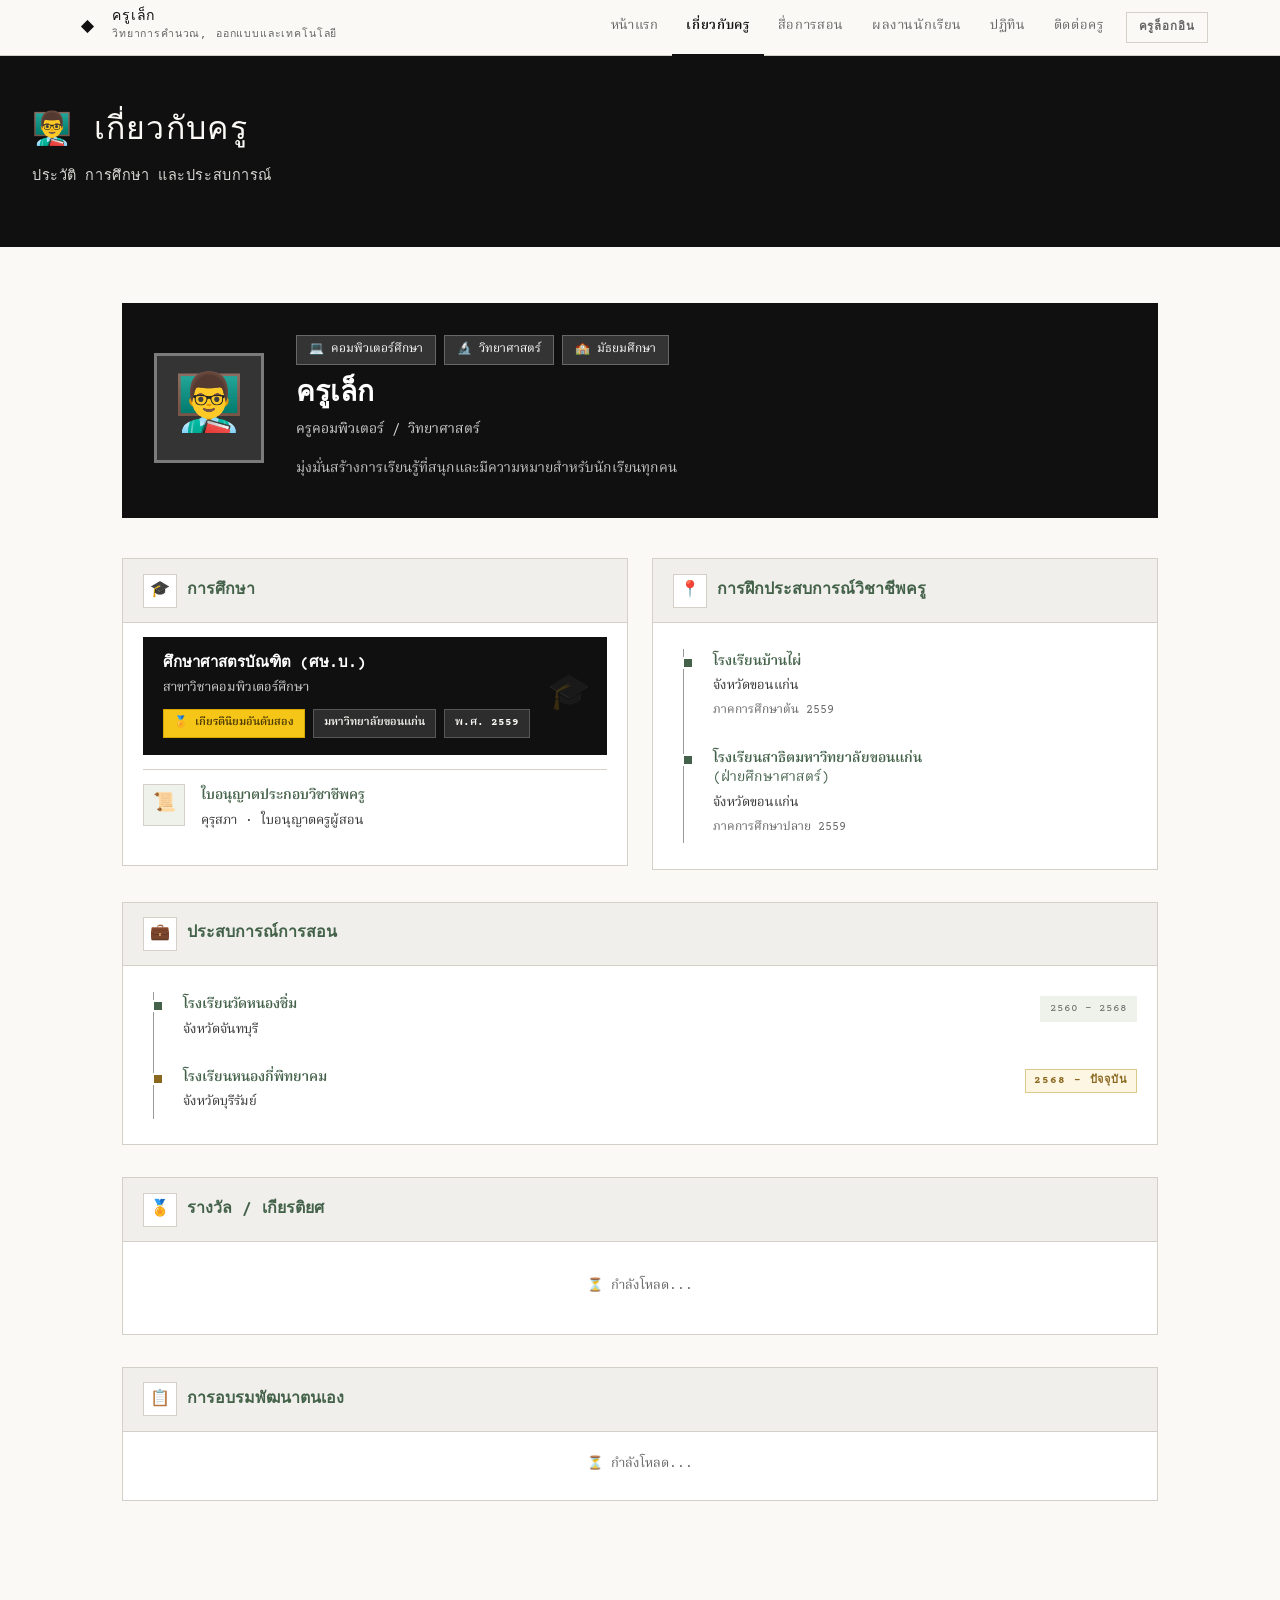
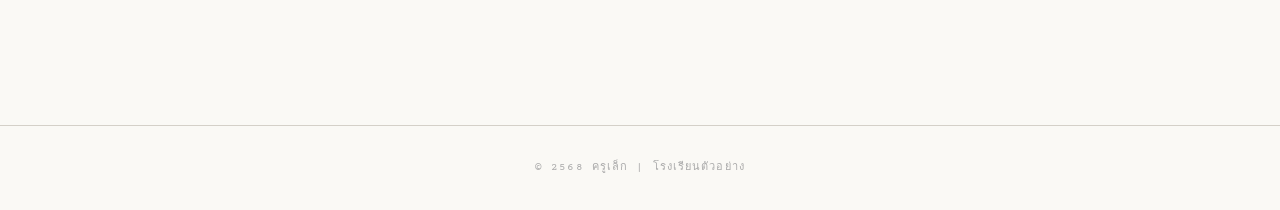
==== commit ada99a53: "x" ====
--- a/about.html
+++ b/about.html
@@ -25,7 +25,7 @@
       }
     .profile-info { flex: 1; min-width: 200px; }
     .profile-name {
-      font-family: 'Special Elite', 'Courier Prime', monospace;
+      font-family: 'Courier Prime', monospace;
       font-size: 1.75rem; font-weight: 600;
       color: #fff; line-height: 1.2; margin-bottom: .3rem;
     }
@@ -59,7 +59,7 @@
       border: 1px solid var(--border);
     }
     .info-card-header h2 {
-      font-family: 'Special Elite', 'Courier Prime', monospace;
+      font-family: 'Courier Prime', monospace;
       font-size: 1rem; font-weight: 600;
       color: var(--green-dark); margin: 0;
     }
@@ -124,7 +124,7 @@
       font-size: 2.2rem; opacity: .18;
     }
     .degree-block .deg-name {
-      font-family: 'Special Elite', 'Courier Prime', monospace;
+      font-family: 'Courier Prime', monospace;
       font-size: 15px; font-weight: 600;
       color: #fff; line-height: 1.3;
     }
--- a/style.css
+++ b/style.css
@@ -2,7 +2,10 @@
    style.css — typewriter / editorial
    =================================================== */
 
-@import url('https://fonts.googleapis.com/css2?family=Noto+Serif+Thai:wght@300;400;500;600;700&family=Special+Elite&family=Courier+Prime:wght@400;700&display=swap');
+@import url('https://fonts.googleapis.com/css2?family=Courier+Prime:ital,wght@0,400;0,700;1,400&family=Noto+Serif+Thai:wght@400;500;600;700&display=swap');
+
+/* ── Font preload: hide body until fonts ready to prevent FOUT ── */
+body.fonts-loading { visibility: hidden; }
 
 :root {
   --black:       #111010;
@@ -41,7 +44,7 @@
 *, *::before, *::after { box-sizing: border-box; margin: 0; padding: 0; }
 
 body {
-  font-family: 'Noto Serif Thai', 'Courier Prime', serif;
+  font-family: 'Courier Prime', 'Noto Serif Thai', monospace;
   background: var(--paper);
   color: var(--black);
   line-height: 1.85;
@@ -79,13 +82,18 @@
   margin-right: auto;
 }
 .nav-logo {
-  font-size: 18px;
+  font-family: 'Courier Prime', monospace;
+  font-size: 16px;
+  font-weight: 700;
   width: 30px; height: 30px;
   display: flex; align-items: center; justify-content: center;
+  color: var(--black);
 }
 .nav-brand-text { display: flex; flex-direction: column; }
 .nav-name {
-  font-family: 'Special Elite', 'Courier Prime', monospace;
+  /* default hidden until Firebase syncs */
+  transition: opacity .15s;
+  font-family: 'Courier Prime', monospace;
   font-size: 14px;
   font-weight: 400;
   color: var(--black);
@@ -94,7 +102,7 @@
 }
 .nav-sub {
   font-family: 'Courier Prime', monospace;
-  font-size: 10px;
+  font-size: 10.5px;
   color: var(--gray-mid);
   letter-spacing: .08em;
 }
@@ -110,7 +118,7 @@
   padding: 0 14px;
   height: var(--nav-h);
   text-decoration: none;
-  font-family: 'Noto Serif Thai', serif;
+  font-family: 'Courier Prime', 'Noto Serif Thai', monospace;
   font-size: 13px;
   font-weight: 400;
   color: var(--gray-mid);
@@ -162,7 +170,7 @@
   text-align: left;
 }
 .hero h1 {
-  font-family: 'Special Elite', 'Courier Prime', monospace;
+  font-family: 'Courier Prime', monospace;
   font-size: clamp(1.9rem, 5vw, 3.2rem);
   font-weight: 400;
   line-height: 1.25;
@@ -171,7 +179,7 @@
 .hero p {
   font-family: 'Courier Prime', monospace;
   font-size: .9rem;
-  opacity: .6;
+  opacity: .65;
   margin-top: .75rem;
   letter-spacing: .04em;
   max-width: 480px;
@@ -298,7 +306,7 @@
 td {
   padding: 9px 16px;
   border-bottom: 1px solid var(--border);
-  font-family: 'Noto Serif Thai', serif;
+  font-family: 'Courier Prime', 'Noto Serif Thai', monospace;
 }
 tr:last-child td { border-bottom: none; }
 tr:hover td { background: var(--gray-pale); }
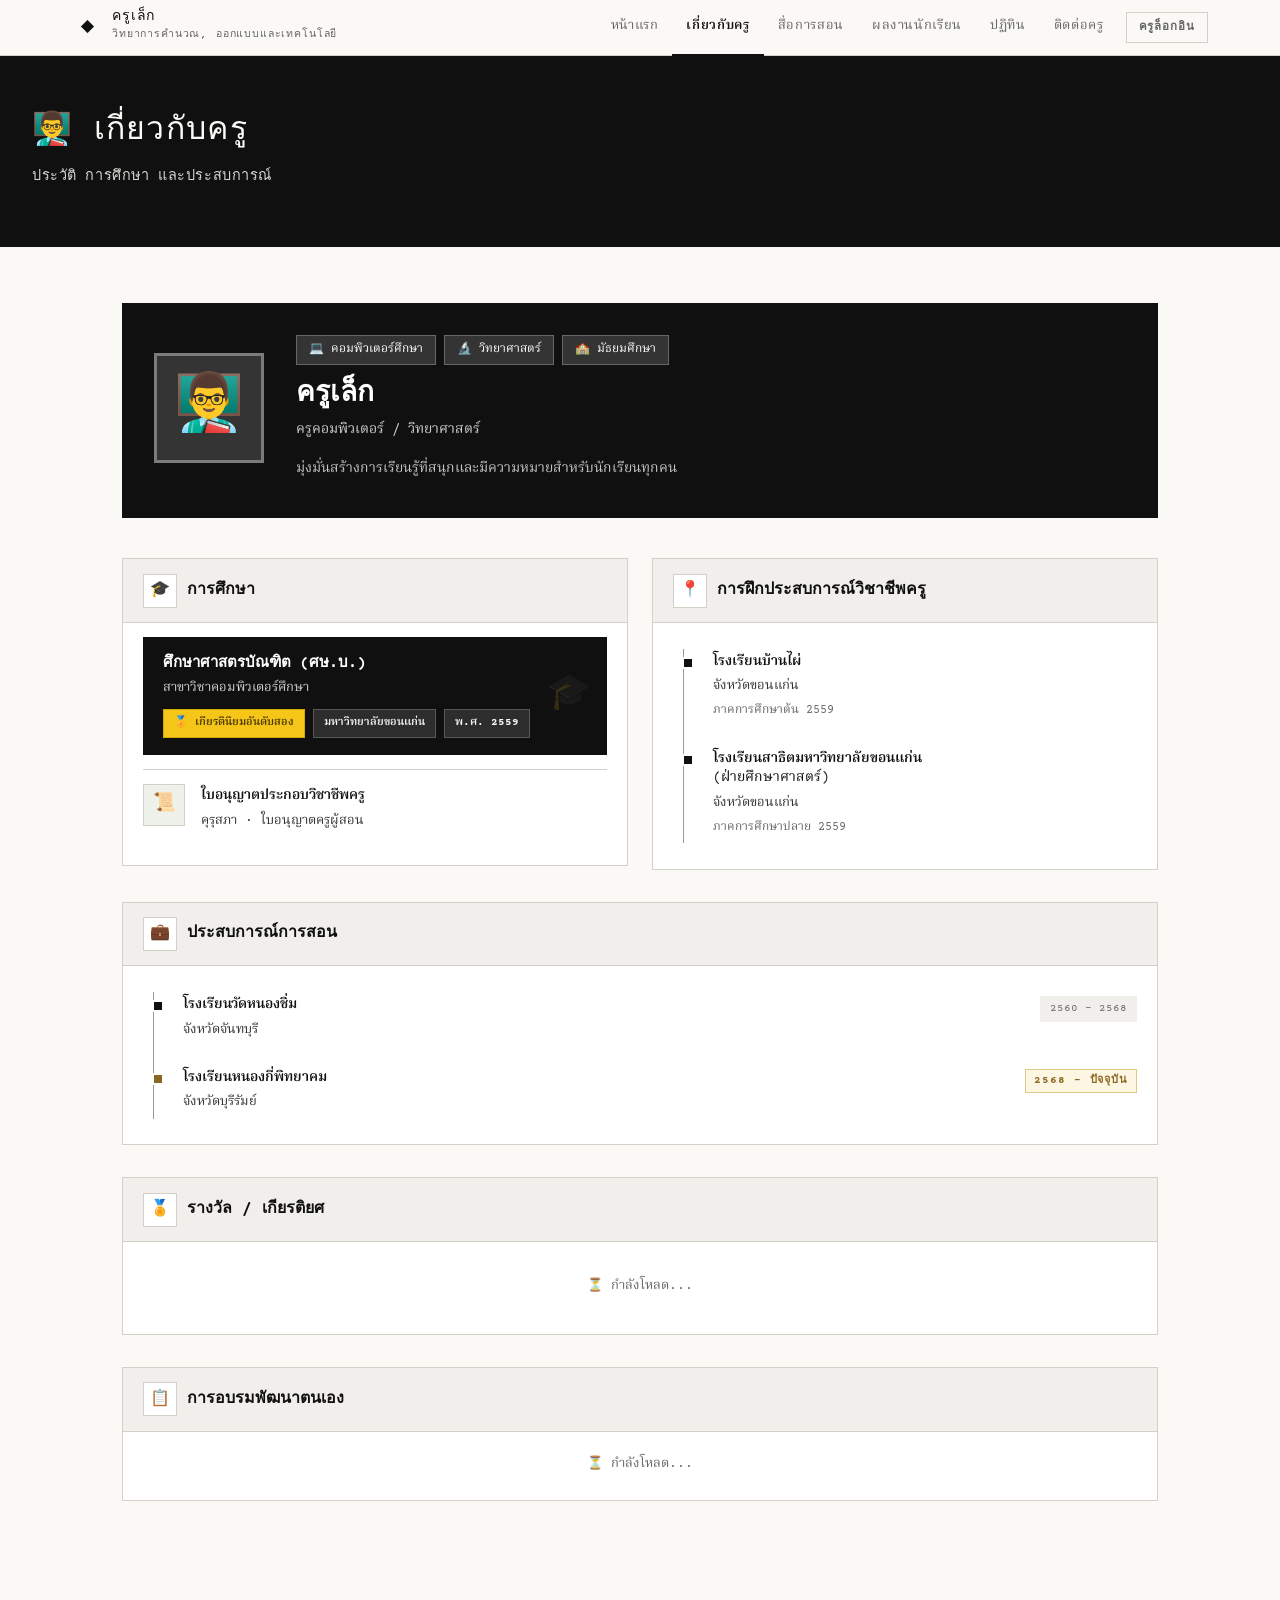
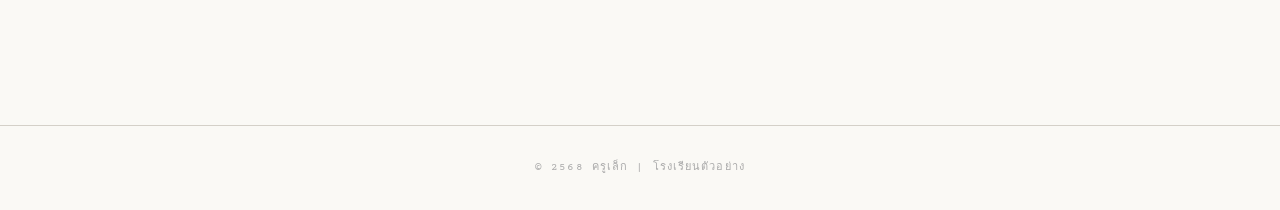
==== commit 1c1644c0: "x" ====
--- a/about.html
+++ b/about.html
@@ -61,7 +61,7 @@
     .info-card-header h2 {
       font-family: 'Courier Prime', monospace;
       font-size: 1rem; font-weight: 600;
-      color: var(--green-dark); margin: 0;
+      color: var(--text-dark); margin: 0;
     }
     .info-card-body { padding: .5rem 1.25rem 1rem; }
 
@@ -80,7 +80,7 @@
       content: "";
       position: absolute; left: -1.45rem; top: 1.1rem;
       width: 12px; height: 12px;
-      background: var(--green-mid);
+      background: var(--black);
       border: 2.5px solid var(--white);
       }
     .tl-item.current::before {
@@ -90,7 +90,7 @@
       50% { }
     }
     .tl-item + .tl-item { border-top: 1px dashed var(--border); }
-    .tl-title { font-size: 14px; font-weight: 600; color: var(--green-dark); line-height: 1.4; }
+    .tl-title { font-size: 14px; font-weight: 600; color: var(--text-dark); line-height: 1.4; }
     .tl-sub   { font-size: 13px; color: var(--text-mid); margin-top: 2px; }
     .tl-date  { font-size: 12px; color: var(--text-light); margin-top: 2px; }
 
@@ -160,7 +160,7 @@
     .award-item:hover { background: var(--gray-pale); }
     .award-thumb {
       width: 100%; aspect-ratio: 4/3; object-fit: cover;
-      display: block; cursor: pointer; background: var(--green-pale);
+      display: block; cursor: pointer; background: var(--gray-pale);
     }
     .award-placeholder {
       width: 100%; aspect-ratio: 4/3;
@@ -169,7 +169,7 @@
       font-size: 2.5rem;
     }
     .award-body { padding: .8rem 1rem; border-top: 1px solid var(--border); }
-    .award-title { font-size: 13px; font-weight: 600; color: var(--green-dark); line-height: 1.4; }
+    .award-title { font-size: 13px; font-weight: 600; color: var(--text-dark); line-height: 1.4; }
     .award-org   { font-size: 12px; color: var(--text-mid); margin-top: 2px; }
     .award-year  { font-size: 11px; color: var(--text-light); margin-top: 3px; }
 
@@ -179,7 +179,7 @@
       padding: .85rem 0; border-bottom: 1px solid var(--border); transition: background .15s;
     }
     .tr-row:last-child { border-bottom: none; }
-    .tr-row:hover { background: var(--green-pale); padding-left: .5rem; padding-right: .5rem; }
+    .tr-row:hover { background: var(--gray-pale); padding-left: .5rem; padding-right: .5rem; }
     .tr-thumb {
       width: 72px; height: 52px;
       object-fit: cover; flex-shrink: 0; cursor: pointer;
@@ -194,7 +194,7 @@
       border: 1px solid var(--border);
     }
     .tr-body { flex: 1; min-width: 0; }
-    .tr-title { font-size: 14px; font-weight: 600; color: var(--green-dark); }
+    .tr-title { font-size: 14px; font-weight: 600; color: var(--text-dark); }
     .tr-meta  { font-size: 12px; color: var(--text-mid); margin-top: 2px; }
     .tr-tags  { display: flex; gap: .4rem; margin-top: .35rem; flex-wrap: wrap; }
 
@@ -272,7 +272,7 @@
           <div class="edu-row" style="border-top:1px solid var(--border);padding-top:.85rem;">
             <div class="edu-icon">📜</div>
             <div>
-              <p style="font-size:14px;font-weight:600;color:var(--green-dark);">ใบอนุญาตประกอบวิชาชีพครู</p>
+              <p style="font-size:14px;font-weight:600;color:var(--text-dark);">ใบอนุญาตประกอบวิชาชีพครู</p>
               <p style="font-size:13px;color:var(--text-mid);">คุรุสภา · ใบอนุญาตครูผู้สอน</p>
             </div>
           </div>
@@ -322,7 +322,7 @@
                 <div class="tl-title">โรงเรียนวัดหนองชิ่ม</div>
                 <div class="tl-sub">จังหวัดจันทบุรี</div>
               </div>
-              <span style="font-size:11px;color:var(--text-light);background:var(--green-pale);padding:3px 10px;white-space:nowrap;">2560 – 2568</span>
+              <span style="font-size:11px;color:var(--text-light);background:var(--gray-pale);padding:3px 10px;white-space:nowrap;">2560 – 2568</span>
             </div>
           </div>
           <div class="tl-item current">
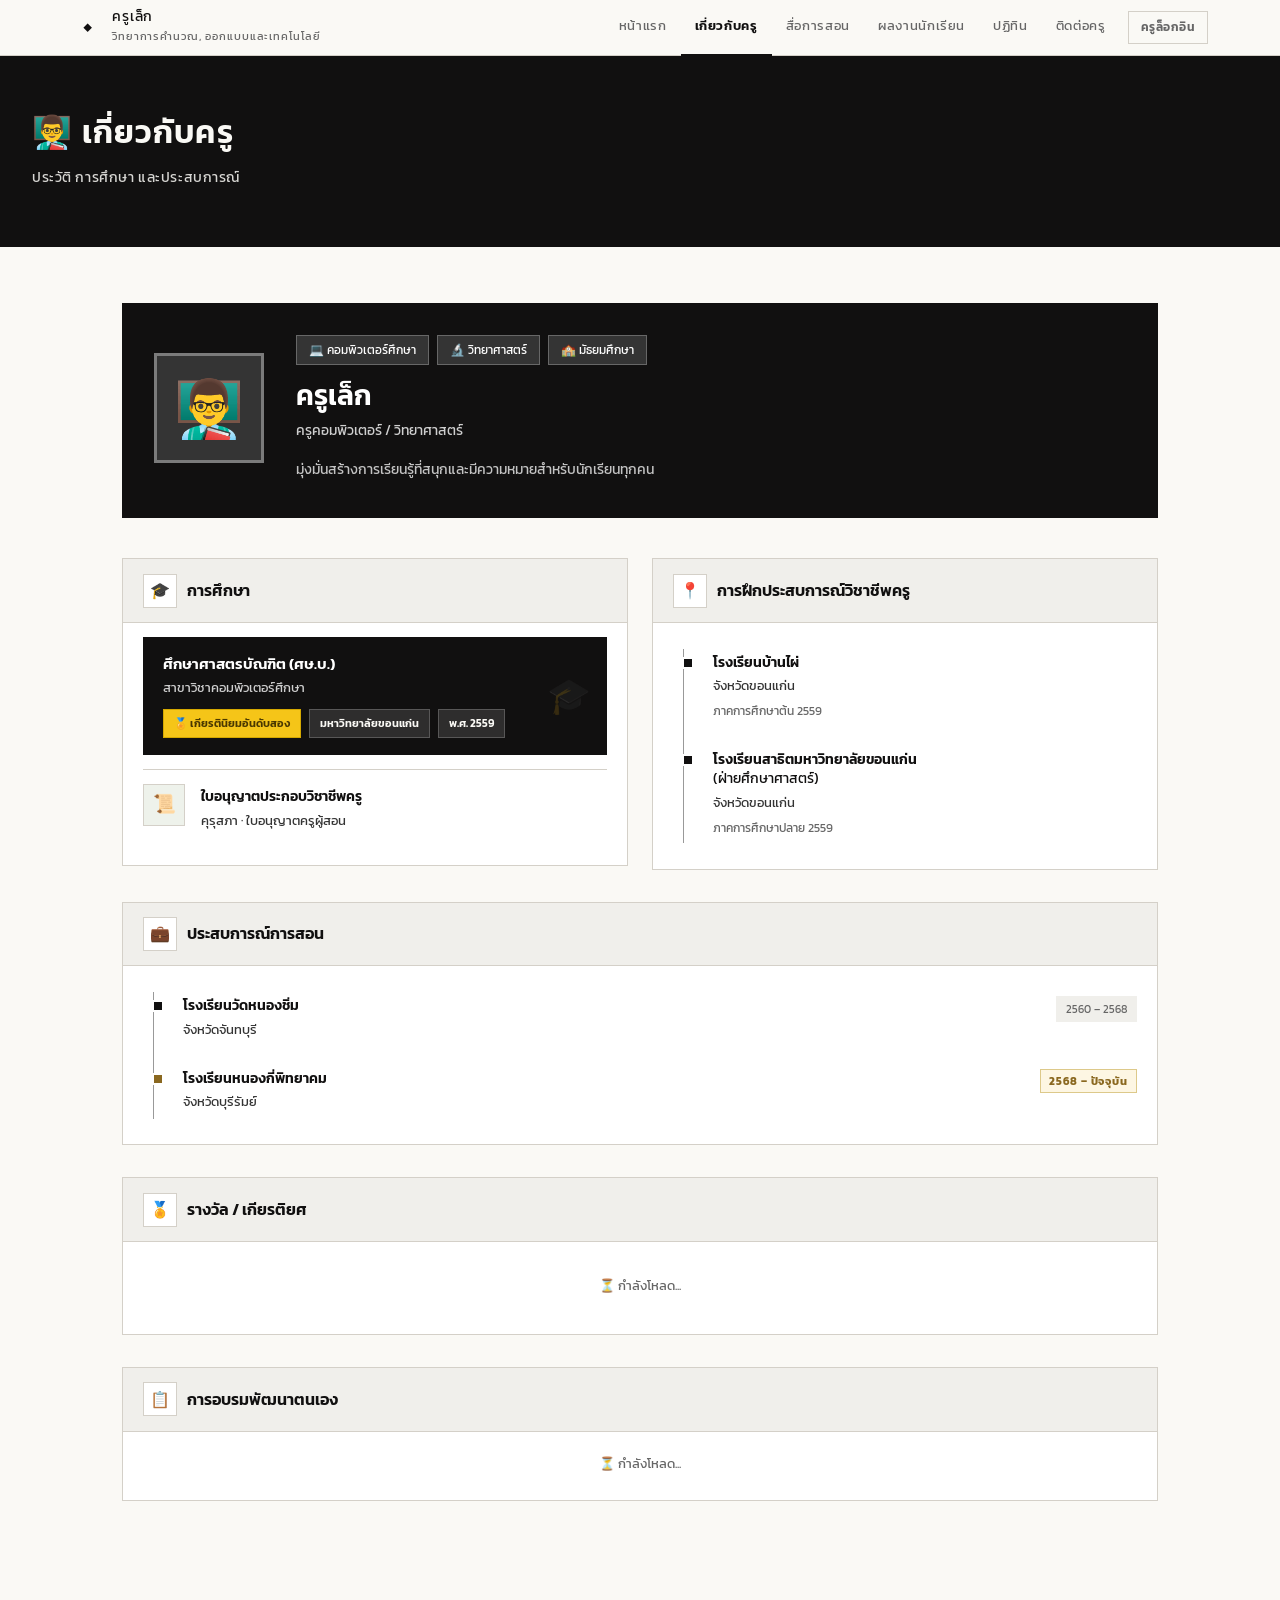
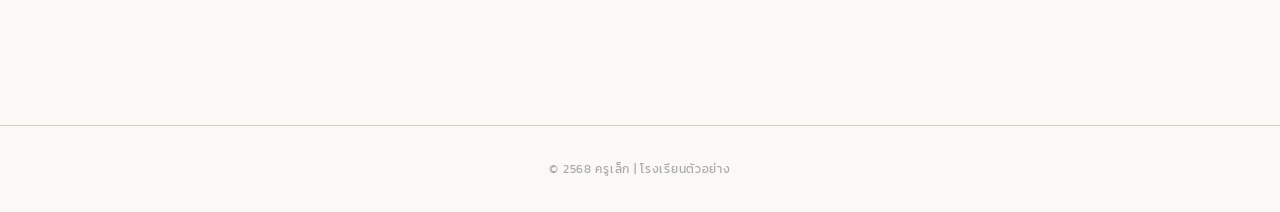
==== commit 84cd2f55: "x" ====
--- a/about.html
+++ b/about.html
@@ -25,7 +25,7 @@
       }
     .profile-info { flex: 1; min-width: 200px; }
     .profile-name {
-      font-family: 'Courier Prime', monospace;
+      font-family: 'Kanit', sans-serif;
       font-size: 1.75rem; font-weight: 600;
       color: #fff; line-height: 1.2; margin-bottom: .3rem;
     }
@@ -59,7 +59,7 @@
       border: 1px solid var(--border);
     }
     .info-card-header h2 {
-      font-family: 'Courier Prime', monospace;
+      font-family: 'Kanit', sans-serif;
       font-size: 1rem; font-weight: 600;
       color: var(--text-dark); margin: 0;
     }
@@ -124,7 +124,7 @@
       font-size: 2.2rem; opacity: .18;
     }
     .degree-block .deg-name {
-      font-family: 'Courier Prime', monospace;
+      font-family: 'Kanit', sans-serif;
       font-size: 15px; font-weight: 600;
       color: #fff; line-height: 1.3;
     }
--- a/style.css
+++ b/style.css
@@ -2,7 +2,7 @@
    style.css — typewriter / editorial
    =================================================== */
 
-@import url('https://fonts.googleapis.com/css2?family=Courier+Prime:ital,wght@0,400;0,700;1,400&family=Noto+Serif+Thai:wght@400;500;600;700&display=swap');
+@import url('https://fonts.googleapis.com/css2?family=Kanit:ital,wght@0,300;0,400;0,500;0,600;0,700;1,400&display=swap');
 
 /* ── Font preload: hide body until fonts ready to prevent FOUT ── */
 body.fonts-loading { visibility: hidden; }
@@ -44,7 +44,7 @@
 *, *::before, *::after { box-sizing: border-box; margin: 0; padding: 0; }
 
 body {
-  font-family: 'Courier Prime', 'Noto Serif Thai', monospace;
+  font-family: 'Kanit', sans-serif;
   background: var(--paper);
   color: var(--black);
   line-height: 1.85;
@@ -82,7 +82,7 @@
   margin-right: auto;
 }
 .nav-logo {
-  font-family: 'Courier Prime', monospace;
+  font-family: 'Kanit', sans-serif;
   font-size: 16px;
   font-weight: 700;
   width: 30px; height: 30px;
@@ -93,7 +93,7 @@
 .nav-name {
   /* default hidden until Firebase syncs */
   transition: opacity .15s;
-  font-family: 'Courier Prime', monospace;
+  font-family: 'Kanit', sans-serif;
   font-size: 14px;
   font-weight: 400;
   color: var(--black);
@@ -101,8 +101,8 @@
   letter-spacing: .06em;
 }
 .nav-sub {
-  font-family: 'Courier Prime', monospace;
-  font-size: 10.5px;
+  font-family: 'Kanit', sans-serif;
+  font-size: 11px;
   color: var(--gray-mid);
   letter-spacing: .08em;
 }
@@ -118,7 +118,7 @@
   padding: 0 14px;
   height: var(--nav-h);
   text-decoration: none;
-  font-family: 'Courier Prime', 'Noto Serif Thai', monospace;
+  font-family: 'Kanit', sans-serif;
   font-size: 13px;
   font-weight: 400;
   color: var(--gray-mid);
@@ -170,14 +170,14 @@
   text-align: left;
 }
 .hero h1 {
-  font-family: 'Courier Prime', monospace;
+  font-family: 'Kanit', sans-serif;
   font-size: clamp(1.9rem, 5vw, 3.2rem);
-  font-weight: 400;
+  font-weight: 600;
   line-height: 1.25;
   letter-spacing: .04em;
 }
 .hero p {
-  font-family: 'Courier Prime', monospace;
+  font-family: 'Kanit', sans-serif;
   font-size: .9rem;
   opacity: .65;
   margin-top: .75rem;
@@ -189,8 +189,8 @@
   background: transparent;
   border: 1px solid rgba(255,255,255,.25);
   padding: 2px 10px;
-  font-family: 'Courier Prime', monospace;
-  font-size: 10.5px;
+  font-family: 'Kanit', sans-serif;
+  font-size: 11px;
   letter-spacing: .14em;
   text-transform: uppercase;
   margin-bottom: 1.2rem;
@@ -219,11 +219,11 @@
    SECTION TITLE
 ───────────────────────────────────────── */
 .section-title {
-  font-family: 'Courier Prime', monospace;
-  font-size: .68rem;
-  font-weight: 700;
+  font-family: 'Kanit', sans-serif;
+  font-size: .72rem;
+  font-weight: 600;
   color: var(--gray-mid);
-  letter-spacing: .18em;
+  letter-spacing: .14em;
   text-transform: uppercase;
   margin-bottom: 1.5rem;
   padding-bottom: .75rem;
@@ -236,8 +236,8 @@
 .badge {
   display: inline-block;
   padding: 1px 8px;
-  font-family: 'Courier Prime', monospace;
-  font-size: 10.5px;
+  font-family: 'Kanit', sans-serif;
+  font-size: 11px;
   font-weight: 700;
   letter-spacing: .08em;
   background: var(--gray-pale);
@@ -259,10 +259,10 @@
   align-items: center;
   gap: 6px;
   padding: 8px 18px;
-  font-family: 'Courier Prime', monospace;
-  font-size: 12.5px;
-  font-weight: 700;
-  letter-spacing: .08em;
+  font-family: 'Kanit', sans-serif;
+  font-size: 13px;
+  font-weight: 600;
+  letter-spacing: .03em;
   cursor: pointer;
   text-decoration: none;
   border: 1px solid transparent;
@@ -297,8 +297,8 @@
   color: var(--paper);
   padding: 9px 16px;
   text-align: left;
-  font-family: 'Courier Prime', monospace;
-  font-size: 10.5px;
+  font-family: 'Kanit', sans-serif;
+  font-size: 11px;
   font-weight: 700;
   letter-spacing: .12em;
   text-transform: uppercase;
@@ -306,7 +306,7 @@
 td {
   padding: 9px 16px;
   border-bottom: 1px solid var(--border);
-  font-family: 'Courier Prime', 'Noto Serif Thai', monospace;
+  font-family: 'Kanit', sans-serif;
 }
 tr:last-child td { border-bottom: none; }
 tr:hover td { background: var(--gray-pale); }
@@ -317,10 +317,10 @@
 .site-footer {
   text-align: center;
   padding: 2rem 1rem;
-  font-family: 'Courier Prime', monospace;
-  font-size: 11px;
+  font-family: 'Kanit', sans-serif;
+  font-size: 12px;
   color: var(--gray-light);
-  letter-spacing: .1em;
+  letter-spacing: .06em;
   border-top: 1px solid var(--border);
   margin-top: 5rem;
 }
@@ -364,10 +364,10 @@
   padding: 4px 12px;
   background: transparent;
   color: var(--gray-mid);
-  font-family: 'Courier Prime', monospace;
-  font-size: 11.5px;
-  font-weight: 700;
-  letter-spacing: .08em;
+  font-family: 'Kanit', sans-serif;
+  font-size: 12px;
+  font-weight: 600;
+  letter-spacing: .04em;
   text-decoration: none;
   border: 1px solid var(--border);
   transition: border-color .1s, color .1s;
@@ -380,8 +380,8 @@
   color: var(--gray-light);
   border: 1px solid var(--border);
   padding: 4px 10px;
-  font-family: 'Courier Prime', monospace;
-  font-size: 11.5px;
+  font-family: 'Kanit', sans-serif;
+  font-size: 12px;
   cursor: pointer;
   transition: color .1s, border-color .1s;
 }
